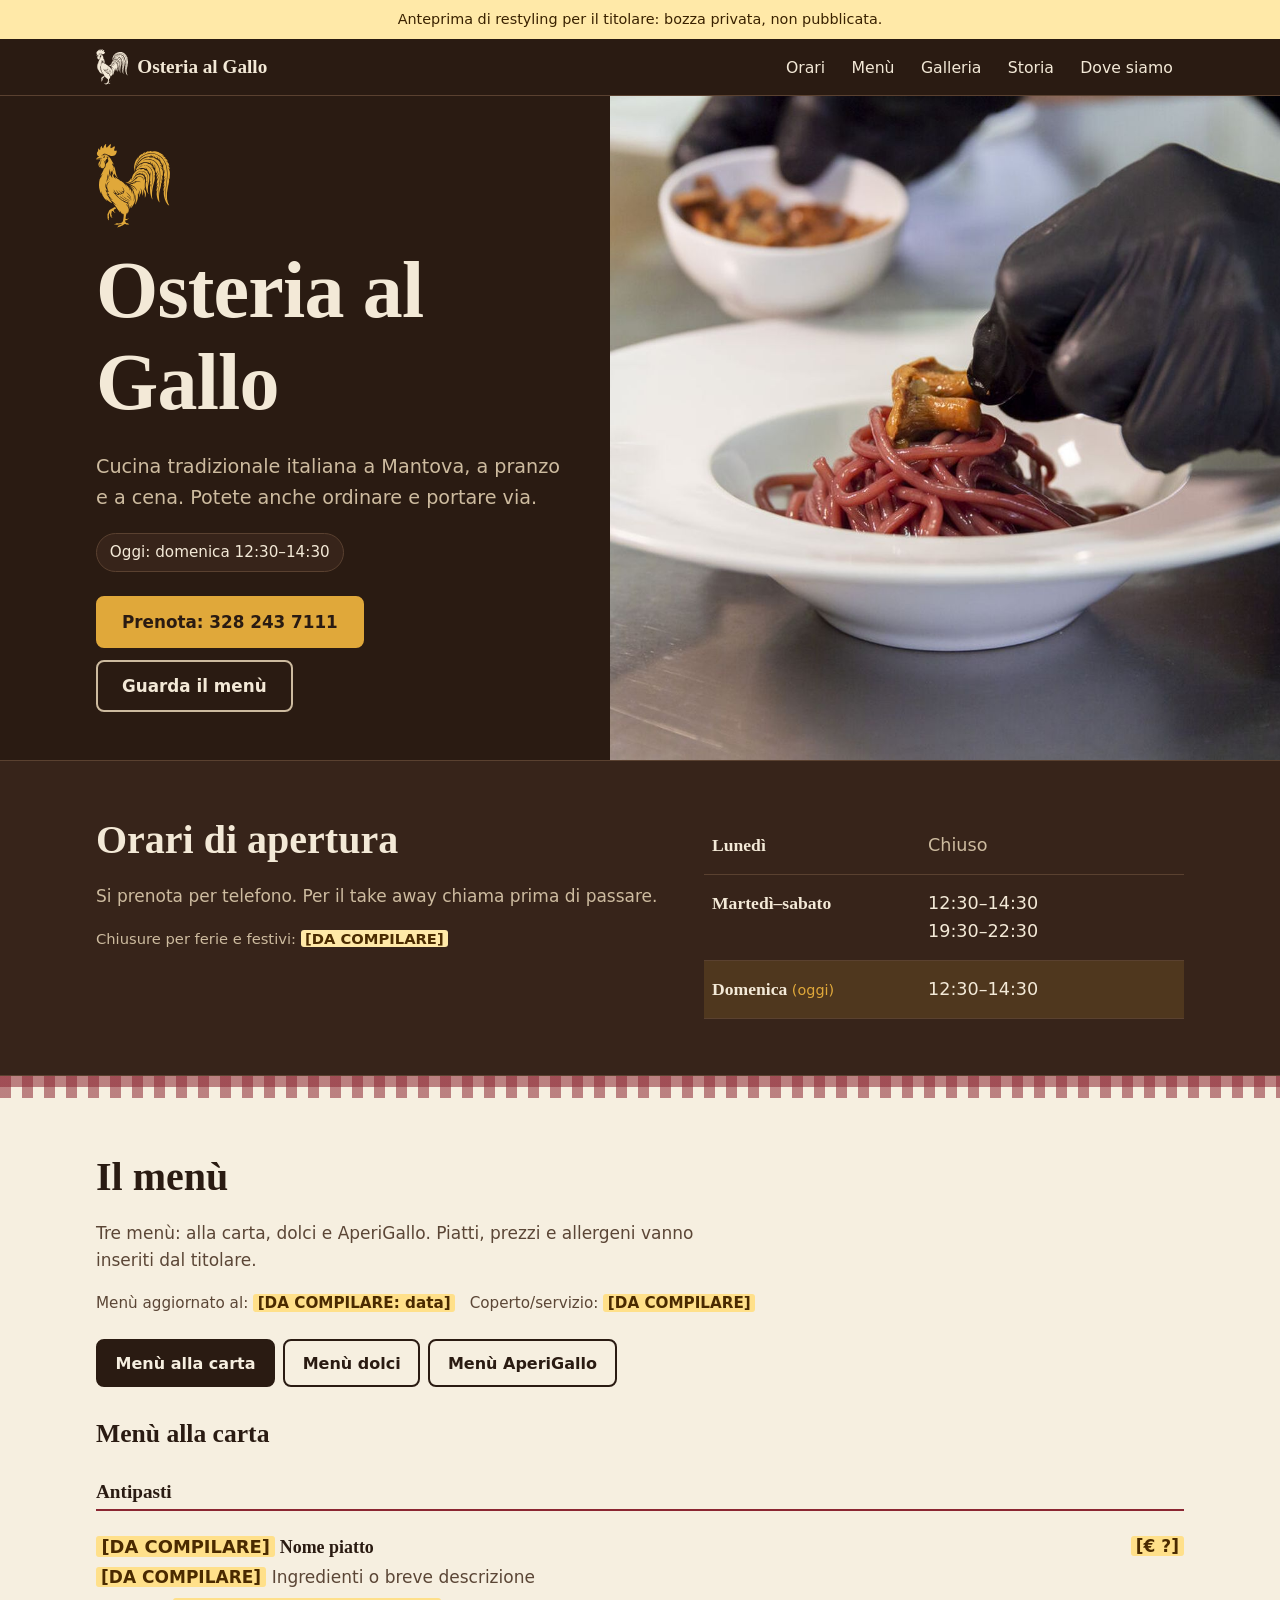
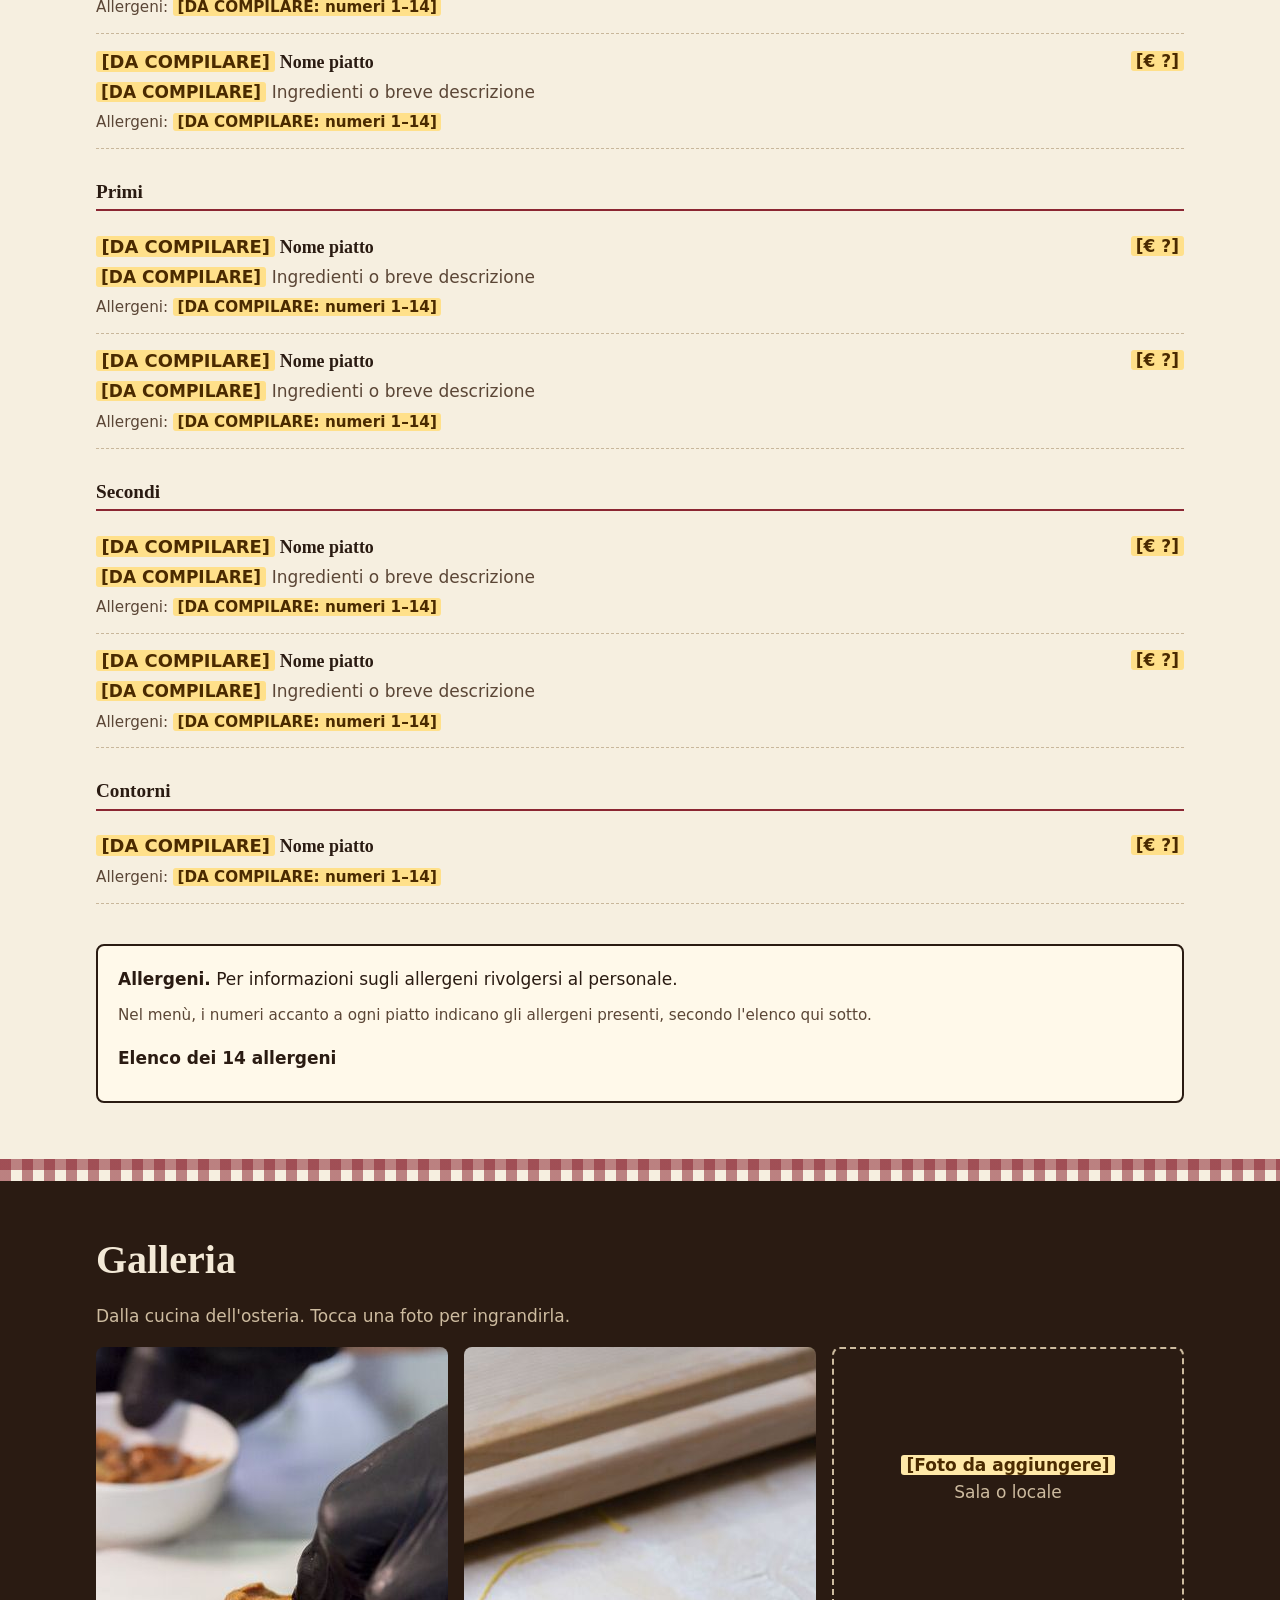
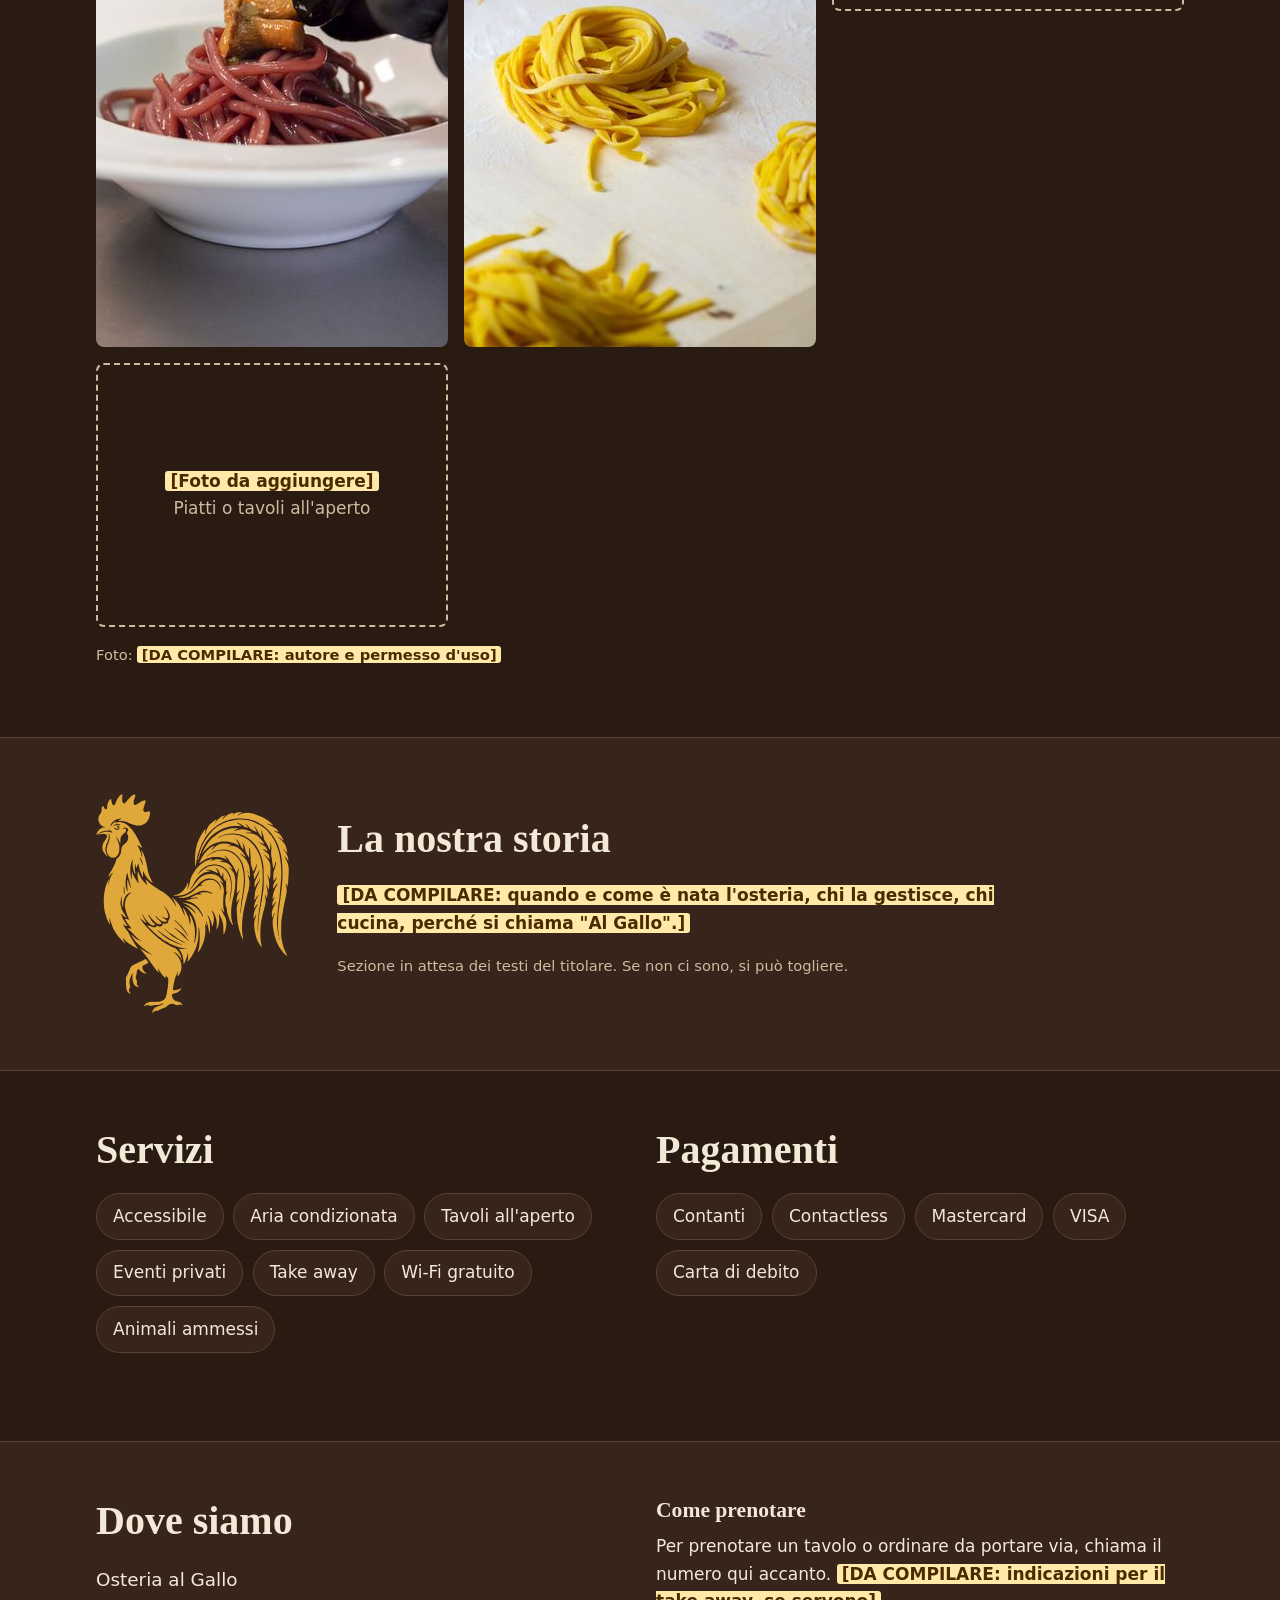
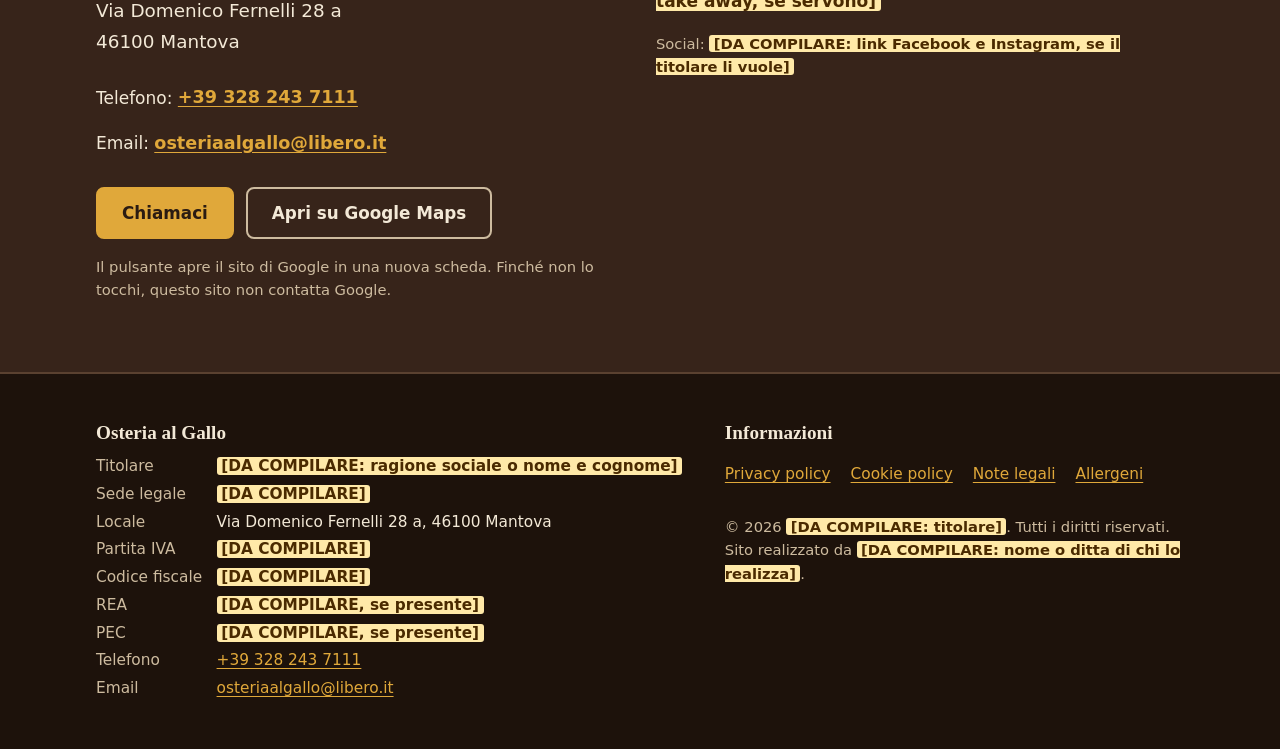
==== index.html @ 5a5a526f "aa" ====
<!DOCTYPE html>
<html lang="it">
<head>
<meta charset="utf-8">
<meta name="viewport" content="width=device-width, initial-scale=1">
<title>Osteria al Gallo, Mantova – Anteprima restyling</title>
<meta name="description" content="Osteria al Gallo, cucina tradizionale italiana a Mantova. Orari, menù, indirizzo e contatti.">
<meta name="robots" content="noindex, nofollow">
<meta name="theme-color" content="#2a1b12">
<link rel="icon" href="favicon.png" type="image/png">
<link rel="apple-touch-icon" href="apple-touch-icon.png">
<link rel="stylesheet" href="css/style.css">
<noscript><style>.menu-panel[hidden]{display:block}</style></noscript>
<!--
  ANTEPRIMA PRIVATA DI RESTYLING – NON PUBBLICARE.
  Cerca "DA COMPILARE" per trovare tutto ciò che va sostituito. Vedi README.md.
-->
</head>
<body>
<a class="skip" href="#contenuto">Vai al contenuto</a>
<div class="preview-note" role="note">Anteprima di restyling per il titolare: bozza privata, non pubblicata.</div>

<header class="site-header">
  <div class="wrap">
    <a class="brand" href="#top"><img src="img/logo/gallo-chiaro.svg" width="32" height="36" alt=""><span>Osteria al Gallo</span></a>
    <nav class="nav" aria-label="Principale">
      <a href="#orari">Orari</a>
      <a href="#menu">Menù</a>
      <a href="#galleria">Galleria</a>
      <a href="#storia">Storia</a>
      <a href="#dove">Dove siamo</a>
    </nav>
  </div>
</header>

<main id="contenuto">
<div id="top"></div>

<!-- HERO -->
<div class="hero">
  <img class="hero-img hero-order" src="img/hero-spaghetti-finferli.jpg" width="1600" height="1066" fetchpriority="high" alt="Spaghetti rossi con finferli serviti in un piatto bianco">
  <div class="hero-copy">
    <img class="hero-mark" src="img/logo/gallo-ocra.svg" width="74" height="84" alt="Logo di Osteria al Gallo: un gallo">
    <h1>Osteria al Gallo</h1>
    <p class="lead">Cucina tradizionale italiana a Mantova, a pranzo e a cena. Potete anche ordinare e portare via.</p>
    <p class="today" id="today" aria-live="polite">Oggi: martedì–sabato 12:30–14:30 e 19:30–22:30</p>
    <div class="btn-row">
      <a class="btn btn-primary" href="tel:+393282437111">Prenota: 328 243 7111</a>
      <a class="btn btn-ghost" href="#menu">Guarda il menù</a>
    </div>
  </div>
</div>

<!-- ORARI -->
<section class="hours" id="orari" aria-labelledby="h-orari">
  <div class="wrap hours-grid">
    <div>
      <h2 id="h-orari">Orari di apertura</h2>
      <p class="section-intro">Si prenota per telefono. Per il take away chiama prima di passare.</p>
      <p class="small">Chiusure per ferie e festivi: <span class="todo">[DA COMPILARE]</span></p>
    </div>
    <table class="orari" aria-label="Orari di apertura">
      <tbody>
        <tr data-days="1"><th scope="row">Lunedì</th><td class="closed">Chiuso</td></tr>
        <tr data-days="2,3,4,5,6"><th scope="row">Martedì–sabato</th><td>12:30–14:30<br>19:30–22:30</td></tr>
        <tr data-days="0"><th scope="row">Domenica</th><td>12:30–14:30</td></tr>
      </tbody>
    </table>
  </div>
</section>

<!-- MENU -->
<div class="gingham" aria-hidden="true"></div>
<section class="paper" id="menu" aria-labelledby="h-menu">
  <div class="wrap">
    <h2 id="h-menu">Il menù</h2>
    <p class="section-intro">Tre menù: alla carta, dolci e AperiGallo. Piatti, prezzi e allergeni vanno inseriti dal titolare.</p>
    <p class="menu-meta">Menù aggiornato al: <span class="todo">[DA COMPILARE: data]</span> &nbsp; Coperto/servizio: <span class="todo">[DA COMPILARE]</span></p>

    <div class="tabs" role="tablist" aria-label="Scegli il menù">
      <button class="tab" role="tab" id="t-carta" aria-controls="p-carta" aria-selected="true">Menù alla carta</button>
      <button class="tab" role="tab" id="t-dolci" aria-controls="p-dolci" aria-selected="false" tabindex="-1">Menù dolci</button>
      <button class="tab" role="tab" id="t-aperi" aria-controls="p-aperi" aria-selected="false" tabindex="-1">Menù AperiGallo</button>
    </div>

    <div class="menu-panel" id="p-carta" role="tabpanel" aria-labelledby="t-carta">
      <h3 class="panel-title">Menù alla carta</h3>
      <div class="menu-cat"><h4>Antipasti</h4>
        <ul class="dishes">
          <li class="dish"><div class="dish-head"><span class="dish-name"><span class="todo">[DA COMPILARE]</span> Nome piatto</span><span class="dish-price"><span class="todo">[€ ?]</span></span></div><p class="dish-desc"><span class="todo">[DA COMPILARE]</span> Ingredienti o breve descrizione</p><p class="dish-all">Allergeni: <span class="todo">[DA COMPILARE: numeri 1–14]</span></p></li>
          <li class="dish"><div class="dish-head"><span class="dish-name"><span class="todo">[DA COMPILARE]</span> Nome piatto</span><span class="dish-price"><span class="todo">[€ ?]</span></span></div><p class="dish-desc"><span class="todo">[DA COMPILARE]</span> Ingredienti o breve descrizione</p><p class="dish-all">Allergeni: <span class="todo">[DA COMPILARE: numeri 1–14]</span></p></li>
        </ul>
      </div>
      <div class="menu-cat"><h4>Primi</h4>
        <ul class="dishes">
          <li class="dish"><div class="dish-head"><span class="dish-name"><span class="todo">[DA COMPILARE]</span> Nome piatto</span><span class="dish-price"><span class="todo">[€ ?]</span></span></div><p class="dish-desc"><span class="todo">[DA COMPILARE]</span> Ingredienti o breve descrizione</p><p class="dish-all">Allergeni: <span class="todo">[DA COMPILARE: numeri 1–14]</span></p></li>
          <li class="dish"><div class="dish-head"><span class="dish-name"><span class="todo">[DA COMPILARE]</span> Nome piatto</span><span class="dish-price"><span class="todo">[€ ?]</span></span></div><p class="dish-desc"><span class="todo">[DA COMPILARE]</span> Ingredienti o breve descrizione</p><p class="dish-all">Allergeni: <span class="todo">[DA COMPILARE: numeri 1–14]</span></p></li>
        </ul>
      </div>
      <div class="menu-cat"><h4>Secondi</h4>
        <ul class="dishes">
          <li class="dish"><div class="dish-head"><span class="dish-name"><span class="todo">[DA COMPILARE]</span> Nome piatto</span><span class="dish-price"><span class="todo">[€ ?]</span></span></div><p class="dish-desc"><span class="todo">[DA COMPILARE]</span> Ingredienti o breve descrizione</p><p class="dish-all">Allergeni: <span class="todo">[DA COMPILARE: numeri 1–14]</span></p></li>
          <li class="dish"><div class="dish-head"><span class="dish-name"><span class="todo">[DA COMPILARE]</span> Nome piatto</span><span class="dish-price"><span class="todo">[€ ?]</span></span></div><p class="dish-desc"><span class="todo">[DA COMPILARE]</span> Ingredienti o breve descrizione</p><p class="dish-all">Allergeni: <span class="todo">[DA COMPILARE: numeri 1–14]</span></p></li>
        </ul>
      </div>
      <div class="menu-cat"><h4>Contorni</h4>
        <ul class="dishes">
          <li class="dish"><div class="dish-head"><span class="dish-name"><span class="todo">[DA COMPILARE]</span> Nome piatto</span><span class="dish-price"><span class="todo">[€ ?]</span></span></div><p class="dish-all">Allergeni: <span class="todo">[DA COMPILARE: numeri 1–14]</span></p></li>
        </ul>
      </div>
    </div>

    <div class="menu-panel" id="p-dolci" role="tabpanel" hidden aria-labelledby="t-dolci">
      <h3 class="panel-title">Menù dolci</h3>
      <div class="menu-cat">
        <ul class="dishes">
          <li class="dish"><div class="dish-head"><span class="dish-name"><span class="todo">[DA COMPILARE]</span> Nome dolce</span><span class="dish-price"><span class="todo">[€ ?]</span></span></div><p class="dish-desc"><span class="todo">[DA COMPILARE]</span> Breve descrizione</p><p class="dish-all">Allergeni: <span class="todo">[DA COMPILARE: numeri 1–14]</span></p></li>
          <li class="dish"><div class="dish-head"><span class="dish-name"><span class="todo">[DA COMPILARE]</span> Nome dolce</span><span class="dish-price"><span class="todo">[€ ?]</span></span></div><p class="dish-desc"><span class="todo">[DA COMPILARE]</span> Breve descrizione</p><p class="dish-all">Allergeni: <span class="todo">[DA COMPILARE: numeri 1–14]</span></p></li>
        </ul>
      </div>
    </div>

    <div class="menu-panel" id="p-aperi" role="tabpanel" hidden aria-labelledby="t-aperi">
      <h3 class="panel-title">Menù AperiGallo</h3>
      <p><span class="todo">[DA COMPILARE: cos'è l'AperiGallo, quando si serve, prezzo]</span></p>
      <div class="menu-cat">
        <ul class="dishes">
          <li class="dish"><div class="dish-head"><span class="dish-name"><span class="todo">[DA COMPILARE]</span> Nome proposta</span><span class="dish-price"><span class="todo">[€ ?]</span></span></div><p class="dish-desc"><span class="todo">[DA COMPILARE]</span> Cosa comprende</p><p class="dish-all">Allergeni: <span class="todo">[DA COMPILARE: numeri 1–14]</span></p></li>
        </ul>
      </div>
    </div>

    <div class="allergen-box" id="allergeni">
      <p><strong>Allergeni.</strong> Per informazioni sugli allergeni rivolgersi al personale.</p>
      <p class="menu-meta">Nel menù, i numeri accanto a ogni piatto indicano gli allergeni presenti, secondo l'elenco qui sotto.</p>
      <details>
        <summary>Elenco dei 14 allergeni</summary>
        <ol class="allergen-list">
          <li>Cereali contenenti glutine</li>
          <li>Crostacei</li>
          <li>Uova</li>
          <li>Pesce</li>
          <li>Arachidi</li>
          <li>Soia</li>
          <li>Latte</li>
          <li>Frutta a guscio</li>
          <li>Sedano</li>
          <li>Senape</li>
          <li>Semi di sesamo</li>
          <li>Anidride solforosa e solfiti</li>
          <li>Lupini</li>
          <li>Molluschi</li>
        </ol>
      </details>
    </div>
  </div>
</section>
<div class="gingham" aria-hidden="true"></div>

<!-- GALLERIA -->
<section id="galleria" aria-labelledby="h-gal">
  <div class="wrap">
    <h2 id="h-gal">Galleria</h2>
    <p class="section-intro">Dalla cucina dell'osteria. Tocca una foto per ingrandirla.</p>
    <div class="gallery">
      <button class="shot" type="button" data-full="g1" aria-label="Ingrandisci: spaghetti rossi con finferli">
        <img id="g1" src="img/spaghetti-finferli.jpg" width="900" height="600" loading="lazy" alt="Spaghetti rossi in un piatto fondo bianco; una mano con guanto nero appoggia un finferlo sulla pasta, mentre in una ciotola ci sono altri funghi.">
      </button>
      <button class="shot" type="button" data-full="g2" aria-label="Ingrandisci: tagliatelle fresche su spianatoia">
        <img id="g2" src="img/tagliatelle-fresche.jpg" width="900" height="600" loading="lazy" alt="Nidi di tagliatelle fresche all'uovo su una spianatoia di legno infarinata, con una chitarra per la pasta sullo sfondo e una mano con guanto blu.">
      </button>
      <div class="slot"><span><span class="todo">[Foto da aggiungere]</span><br>Sala o locale</span></div>
      <div class="slot"><span><span class="todo">[Foto da aggiungere]</span><br>Piatti o tavoli all'aperto</span></div>
    </div>
    <p class="photo-credit">Foto: <span class="todo">[DA COMPILARE: autore e permesso d'uso]</span></p>
  </div>
</section>

<dialog class="lightbox" id="lb" aria-label="Foto ingrandita">
  <img id="lb-img" src="" alt="">
  <p id="lb-cap"></p>
  <button class="btn btn-primary" type="button" id="lb-close">Chiudi</button>
</dialog>

<!-- STORIA -->
<section class="story" id="storia" aria-labelledby="h-storia">
  <div class="wrap story-grid">
    <img class="story-mark" src="img/logo/gallo-ocra.svg" width="132" height="150" alt="" loading="lazy">
    <div class="narrow">
      <h2 id="h-storia">La nostra storia</h2>
      <p><span class="todo">[DA COMPILARE: quando e come è nata l'osteria, chi la gestisce, chi cucina, perché si chiama "Al Gallo".]</span></p>
      <p class="small">Sezione in attesa dei testi del titolare. Se non ci sono, si può togliere.</p>
    </div>
  </div>
</section>

<!-- SERVIZI -->
<section aria-labelledby="h-serv">
  <div class="wrap two">
    <div>
      <h2 id="h-serv">Servizi</h2>
      <ul class="chips">
        <li>Accessibile</li>
        <li>Aria condizionata</li>
        <li>Tavoli all'aperto</li>
        <li>Eventi privati</li>
        <li>Take away</li>
        <li>Wi-Fi gratuito</li>
        <li>Animali ammessi</li>
      </ul>
    </div>
    <div>
      <h2>Pagamenti</h2>
      <ul class="chips">
        <li>Contanti</li>
        <li>Contactless</li>
        <li>Mastercard</li>
        <li>VISA</li>
        <li>Carta di debito</li>
      </ul>
    </div>
  </div>
</section>

<!-- DOVE SIAMO -->
<section class="story" id="dove" aria-labelledby="h-dove">
  <div class="wrap two">
    <div>
      <h2 id="h-dove">Dove siamo</h2>
      <address>
        Osteria al Gallo<br>
        Via Domenico Fernelli 28 a<br>
        46100 Mantova
      </address>
      <ul class="contact-list">
        <li>Telefono: <a href="tel:+393282437111">+39 328 243 7111</a></li>
        <li>Email: <a href="mailto:osteriaalgallo@libero.it">osteriaalgallo@libero.it</a></li>
      </ul>
      <div class="btn-row">
        <a class="btn btn-primary" href="tel:+393282437111">Chiamaci</a>
        <a class="btn btn-ghost" href="https://www.google.com/maps/search/?api=1&amp;query=Via%20Domenico%20Fernelli%2028%20a,%2046100%20Mantova" target="_blank" rel="noopener noreferrer">Apri su Google Maps</a>
      </div>
      <p class="small" style="margin-top:1rem">Il pulsante apre il sito di Google in una nuova scheda. Finché non lo tocchi, questo sito non contatta Google.</p>
    </div>
    <div>
      <h3>Come prenotare</h3>
      <p>Per prenotare un tavolo o ordinare da portare via, chiama il numero qui accanto. <span class="todo">[DA COMPILARE: indicazioni per il take away, se servono]</span></p>
      <p class="small">Social: <span class="todo">[DA COMPILARE: link Facebook e Instagram, se il titolare li vuole]</span></p>
    </div>
  </div>
</section>
</main>

<!-- FOOTER -->
<footer class="site-footer">
  <div class="wrap foot-grid">
    <div>
      <h2>Osteria al Gallo</h2>
      <dl class="biz">
        <dt>Titolare</dt><dd><span class="todo">[DA COMPILARE: ragione sociale o nome e cognome]</span></dd>
        <dt>Sede legale</dt><dd><span class="todo">[DA COMPILARE]</span></dd>
        <dt>Locale</dt><dd>Via Domenico Fernelli 28 a, 46100 Mantova</dd>
        <dt>Partita IVA</dt><dd><span class="todo">[DA COMPILARE]</span></dd>
        <dt>Codice fiscale</dt><dd><span class="todo">[DA COMPILARE]</span></dd>
        <dt>REA</dt><dd><span class="todo">[DA COMPILARE, se presente]</span></dd>
        <dt>PEC</dt><dd><span class="todo">[DA COMPILARE, se presente]</span></dd>
        <dt>Telefono</dt><dd><a href="tel:+393282437111">+39 328 243 7111</a></dd>
        <dt>Email</dt><dd><a href="mailto:osteriaalgallo@libero.it">osteriaalgallo@libero.it</a></dd>
      </dl>
    </div>
    <div>
      <h2>Informazioni</h2>
      <ul class="foot-links">
        <li><a href="privacy.html">Privacy policy</a></li>
        <li><a href="cookie.html">Cookie policy</a></li>
        <li><a href="note-legali.html">Note legali</a></li>
        <li><a href="#allergeni">Allergeni</a></li>
      </ul>
      <p class="small" style="margin-top:1.25rem">© <span id="year">2026</span> <span class="todo">[DA COMPILARE: titolare]</span>. Tutti i diritti riservati.<br>Sito realizzato da <span class="todo">[DA COMPILARE: nome o ditta di chi lo realizza]</span>.</p>
    </div>
  </div>
</footer>

<div class="mobile-bar">
  <a class="btn btn-primary" href="tel:+393282437111">Chiama</a>
  <a class="btn btn-ghost" href="https://www.google.com/maps/search/?api=1&amp;query=Via%20Domenico%20Fernelli%2028%20a,%2046100%20Mantova" target="_blank" rel="noopener noreferrer">Google Maps</a>
</div>

<script src="js/main.js" defer></script>
</body>
</html>
---- css/style.css ----
/* Osteria al Gallo – anteprima restyling (bozza privata). Solo font di sistema, nessuna risorsa esterna. */
:root{
  --bg:#2a1b12;          /* terra bruciata */
  --bg2:#37241a;         /* superficie */
  --line:#5a4130;
  --text:#f3e9d7;
  --muted:#cdbb9f;
  --ochre:#e0a83a;       /* giallo della pasta all'uovo */
  --ochre-ink:#2a1b12;
  --wine:#8b2632;        /* quadretti della tovaglia */
  --paper:#f6efe0;
  --paper-ink:#2a1b12;
  --paper-muted:#5b4636;
  --focus:#ffd479;
  --serif:Georgia,"Iowan Old Style","Palatino Linotype",Palatino,"Times New Roman",serif;
  --sans:system-ui,-apple-system,"Segoe UI",Roboto,"Helvetica Neue",Arial,sans-serif;
}
*,*::before,*::after{box-sizing:border-box}
html{scroll-behavior:smooth;scroll-padding-top:64px;-webkit-text-size-adjust:100%}
body{margin:0;background:var(--bg);color:var(--text);font:1.0625rem/1.6 var(--sans)}
img{max-width:100%;display:block}
a{color:var(--ochre);text-underline-offset:3px}
a:hover{color:#fff}
:focus-visible{outline:3px solid var(--focus);outline-offset:3px;border-radius:2px}
h1,h2,h3{font-family:var(--serif);line-height:1.15;margin:0 0 .5em;font-weight:700}
h2{font-size:clamp(1.75rem,5vw,2.5rem)}
h3{font-size:1.35rem}
p{margin:0 0 1em}
.wrap{width:min(100% - 2.5rem,68rem);margin-inline:auto}
.narrow{max-width:42rem}
.sr-only{position:absolute;width:1px;height:1px;overflow:hidden;clip:rect(0 0 0 0);white-space:nowrap}
.skip{position:absolute;left:.5rem;top:-4rem;background:var(--ochre);color:var(--ochre-ink);padding:.75rem 1rem;z-index:100;font-weight:700}
.skip:focus{top:.5rem}
.todo{background:#ffe9a8;color:#4a2a00;padding:0 .3em;border-radius:3px;font-weight:600;font-family:var(--sans)}
.paper .todo{background:#ffe08a}

/* Striscia anteprima */
.preview-note{background:#ffe9a8;color:#3a2200;text-align:center;font-size:.9rem;padding:.5rem 1rem}

/* Header */
.site-header{position:sticky;top:0;z-index:50;background:var(--bg);border-bottom:1px solid var(--line)}
.site-header .wrap{display:flex;align-items:center;gap:1rem;min-height:56px}
.brand{display:inline-flex;align-items:center;gap:.6rem;font-family:var(--serif);font-weight:700;font-size:1.2rem;color:var(--text);text-decoration:none;white-space:nowrap}
.brand img{height:36px;width:auto}
.nav{margin-left:auto;display:flex;gap:.25rem;overflow-x:auto;scrollbar-width:none}
.nav::-webkit-scrollbar{display:none}
.nav a{color:var(--text);text-decoration:none;padding:.75rem .7rem;white-space:nowrap;border-radius:6px;font-size:.98rem}
.nav a:hover{background:var(--bg2);color:var(--ochre)}
@media (max-width:640px){
  .site-header .wrap{flex-direction:column;align-items:stretch;gap:0;padding-top:.4rem}
  .nav{margin-left:0;margin-inline:-.7rem}
}

/* Pulsanti */
.btn{display:inline-flex;align-items:center;justify-content:center;gap:.5rem;min-height:52px;padding:.8rem 1.5rem;border-radius:8px;font:700 1.05rem var(--sans);text-decoration:none;border:2px solid var(--ochre);cursor:pointer}
.btn-primary{background:var(--ochre);color:var(--ochre-ink)}
.btn-primary:hover{background:#f0bd58;color:var(--ochre-ink)}
.btn-ghost{background:transparent;color:var(--text);border-color:var(--muted)}
.btn-ghost:hover{border-color:var(--ochre);color:var(--ochre)}
.btn-dark{background:var(--paper-ink);color:var(--paper);border-color:var(--paper-ink)}
.btn-dark:hover{background:#4a3224;color:#fff}
.btn-row{display:flex;flex-wrap:wrap;gap:.75rem}

/* Hero */
.hero{display:grid;gap:0}
.hero-img{aspect-ratio:4/3;width:100%;height:auto;max-height:46vh;object-fit:cover;object-position:50% 62%}
.hero-copy{padding:1.75rem 0 2.5rem;animation:rise .8s ease-out both}
.hero-mark{height:84px;width:auto;margin-bottom:1rem}
@keyframes rise{from{opacity:0;transform:translateY(14px)}to{opacity:1;transform:none}}
.hero h1{font-size:clamp(2.6rem,11vw,5rem);letter-spacing:-.01em;margin-bottom:.3em}
.hero .lead{font-size:1.2rem;color:var(--muted);max-width:30rem}
.today{display:inline-block;margin:0 0 1.5rem;padding:.4rem .8rem;border:1px solid var(--line);border-radius:999px;font-size:.95rem;background:var(--bg2)}
@media (min-width:860px){
  .hero{grid-template-columns:1fr 1.1fr;align-items:stretch;min-height:34rem}
  .hero-copy{align-self:center;padding:3rem 3rem 3rem max(1.25rem,calc((100vw - 68rem)/2));}
  .hero-img{aspect-ratio:auto;height:100%;max-height:none;min-height:34rem}
  .hero-order{order:2}
}

/* Tovaglia a quadretti */
.gingham{height:22px;background-color:#f6efe0;background-image:
  linear-gradient(90deg,rgba(139,38,50,.55) 50%,transparent 50%),
  linear-gradient(rgba(139,38,50,.55) 50%,transparent 50%);
  background-size:22px 22px}

section{padding:3.5rem 0}
.section-intro{color:var(--muted);max-width:38rem}

/* Orari */
.hours{background:var(--bg2);border-block:1px solid var(--line)}
.hours-grid{display:grid;gap:2rem}
@media (min-width:760px){.hours-grid{grid-template-columns:1.2fr 1fr;align-items:start}}
table.orari{border-collapse:collapse;width:100%;font-size:1.1rem}
.orari th,.orari td{padding:.9rem .5rem;text-align:left;border-bottom:1px solid var(--line);vertical-align:top}
.orari th{font-family:var(--serif);font-weight:700;width:45%}
.orari tr.is-today{background:rgba(224,168,58,.14)}
.orari tr.is-today th::after{content:" (oggi)";font:400 .9rem var(--sans);color:var(--ochre)}
.closed{color:var(--muted)}

/* Menù su carta */
.paper{background:var(--paper);color:var(--paper-ink)}
.paper a{color:#7a1d28}
.paper .section-intro{color:var(--paper-muted)}
.tabs{display:flex;flex-wrap:wrap;gap:.5rem;margin:1.5rem 0 2rem}
.tab{min-height:48px;padding:.6rem 1.1rem;border:2px solid var(--paper-ink);background:transparent;color:var(--paper-ink);border-radius:8px;font:700 1rem var(--sans);cursor:pointer}
.tab[aria-selected="true"]{background:var(--paper-ink);color:var(--paper)}
.menu-panel[hidden]{display:none}
.menu-panel h3.panel-title{font-size:1.6rem}
html:not(.js) .tabs{display:none}
.menu-cat{margin:2rem 0 0}
.menu-cat h4{font:700 1.2rem var(--serif);margin:0 0 .5rem;padding-bottom:.4rem;border-bottom:2px solid var(--wine)}
.dishes{list-style:none;margin:0;padding:0}
.dish{padding:.85rem 0;border-bottom:1px dashed #c9b79b}
.dish-head{display:flex;justify-content:space-between;gap:1rem;font-weight:700}
.dish-name{font-family:var(--serif);font-size:1.12rem}
.dish-desc{margin:.15rem 0 0;color:var(--paper-muted)}
.dish-all{margin:.25rem 0 0;font-size:.95rem;color:var(--paper-muted)}
.allergen-box{margin-top:2.5rem;padding:1.25rem;border:2px solid var(--paper-ink);border-radius:8px;background:#fff9ea}
.allergen-box p{margin-bottom:.6rem}
.allergen-box details summary{cursor:pointer;font-weight:700;min-height:44px;display:flex;align-items:center}
.allergen-list{columns:2 14rem;margin:.5rem 0 0;padding-left:1.4rem}
.allergen-list li{break-inside:avoid;margin-bottom:.2rem}
.menu-meta{font-size:.95rem;color:var(--paper-muted)}

/* Galleria */
.gallery{display:grid;gap:1rem;grid-template-columns:repeat(auto-fill,minmax(min(100%,17rem),1fr))}
.shot{padding:0;border:0;background:none;cursor:zoom-in;border-radius:8px;overflow:hidden;display:block;width:100%}
.shot img{width:100%;aspect-ratio:4/3;object-fit:cover;transition:transform .3s}
.shot:hover img{transform:scale(1.03)}
.slot{aspect-ratio:4/3;border:2px dashed var(--muted);border-radius:8px;display:grid;place-items:center;text-align:center;padding:1rem;color:var(--muted)}
dialog.lightbox{border:0;padding:0;background:transparent;max-width:min(96vw,60rem);max-height:96vh;color:var(--text)}
dialog.lightbox::backdrop{background:rgba(10,5,2,.88)}
.lightbox img{max-height:80vh;width:auto;margin:auto;border-radius:6px}
.lightbox p{text-align:center;margin:.75rem 1rem}
.lightbox .btn{display:flex;margin:0 auto}
.photo-credit{font-size:.92rem;color:var(--muted);margin-top:1rem}

/* Storia */
.story{background:var(--bg2);border-block:1px solid var(--line)}
.story-grid{display:grid;gap:1.5rem;align-items:center}
.story-mark{height:150px;width:auto}
@media (min-width:760px){.story-grid{grid-template-columns:auto 1fr;gap:3rem}.story-mark{height:220px}}

/* Servizi */
.chips{list-style:none;margin:0 0 2rem;padding:0;display:flex;flex-wrap:wrap;gap:.6rem}
.chips li{padding:.55rem 1rem;border:1px solid var(--line);border-radius:999px;background:var(--bg2)}
.two{display:grid;gap:2rem}
@media (min-width:760px){.two{grid-template-columns:1fr 1fr}}

/* Dove siamo */
address{font-style:normal;font-size:1.15rem;line-height:1.7}
.contact-list{list-style:none;margin:1.25rem 0 1.5rem;padding:0;display:grid;gap:.4rem}
.contact-list a{display:inline-block;padding:.35rem 0;font-weight:700;font-size:1.1rem}
.small{font-size:.92rem;color:var(--muted)}

/* Footer */
.site-footer{background:#1d120b;border-top:1px solid var(--line);padding:3rem 0 6.5rem;font-size:.96rem}
.site-footer h2{font-size:1.2rem}
.foot-grid{display:grid;gap:2rem}
@media (min-width:760px){.foot-grid{grid-template-columns:1.3fr 1fr}.site-footer{padding-bottom:3rem}}
.foot-links{list-style:none;margin:0;padding:0;display:flex;flex-wrap:wrap;gap:.25rem 1.25rem}
.foot-links a{display:inline-block;padding:.5rem 0}
.biz{margin:0;display:grid;grid-template-columns:auto 1fr;gap:.2rem .9rem}
.biz dt{color:var(--muted)}
.biz dd{margin:0}

/* Pagine legali (pagine separate) */
.page{padding:3rem 0 4rem}
.page h1{font-size:clamp(2rem,7vw,3rem);margin-bottom:.4em}
.doc{max-width:46rem}
.doc h3{font-size:1.1rem;margin-top:1.75rem;font-family:var(--sans)}
.doc ul{padding-left:1.2rem}
.doc li{margin-bottom:.35rem}
.back{display:inline-block;padding:.6rem 0;margin-bottom:1rem}
.site-footer.compact{padding:2rem 0}

/* Barra mobile */
.mobile-bar{position:fixed;inset:auto 0 0 0;z-index:60;display:grid;grid-template-columns:1fr 1fr;gap:.5rem;padding:.6rem .75rem calc(.6rem + env(safe-area-inset-bottom));background:rgba(29,18,11,.97);border-top:1px solid var(--line)}
.mobile-bar .btn{min-height:54px;padding:.5rem}
@media (min-width:760px){.mobile-bar{display:none}}

@media (prefers-reduced-motion:reduce){html{scroll-behavior:auto}.shot img{transition:none}.hero-copy{animation:none}}
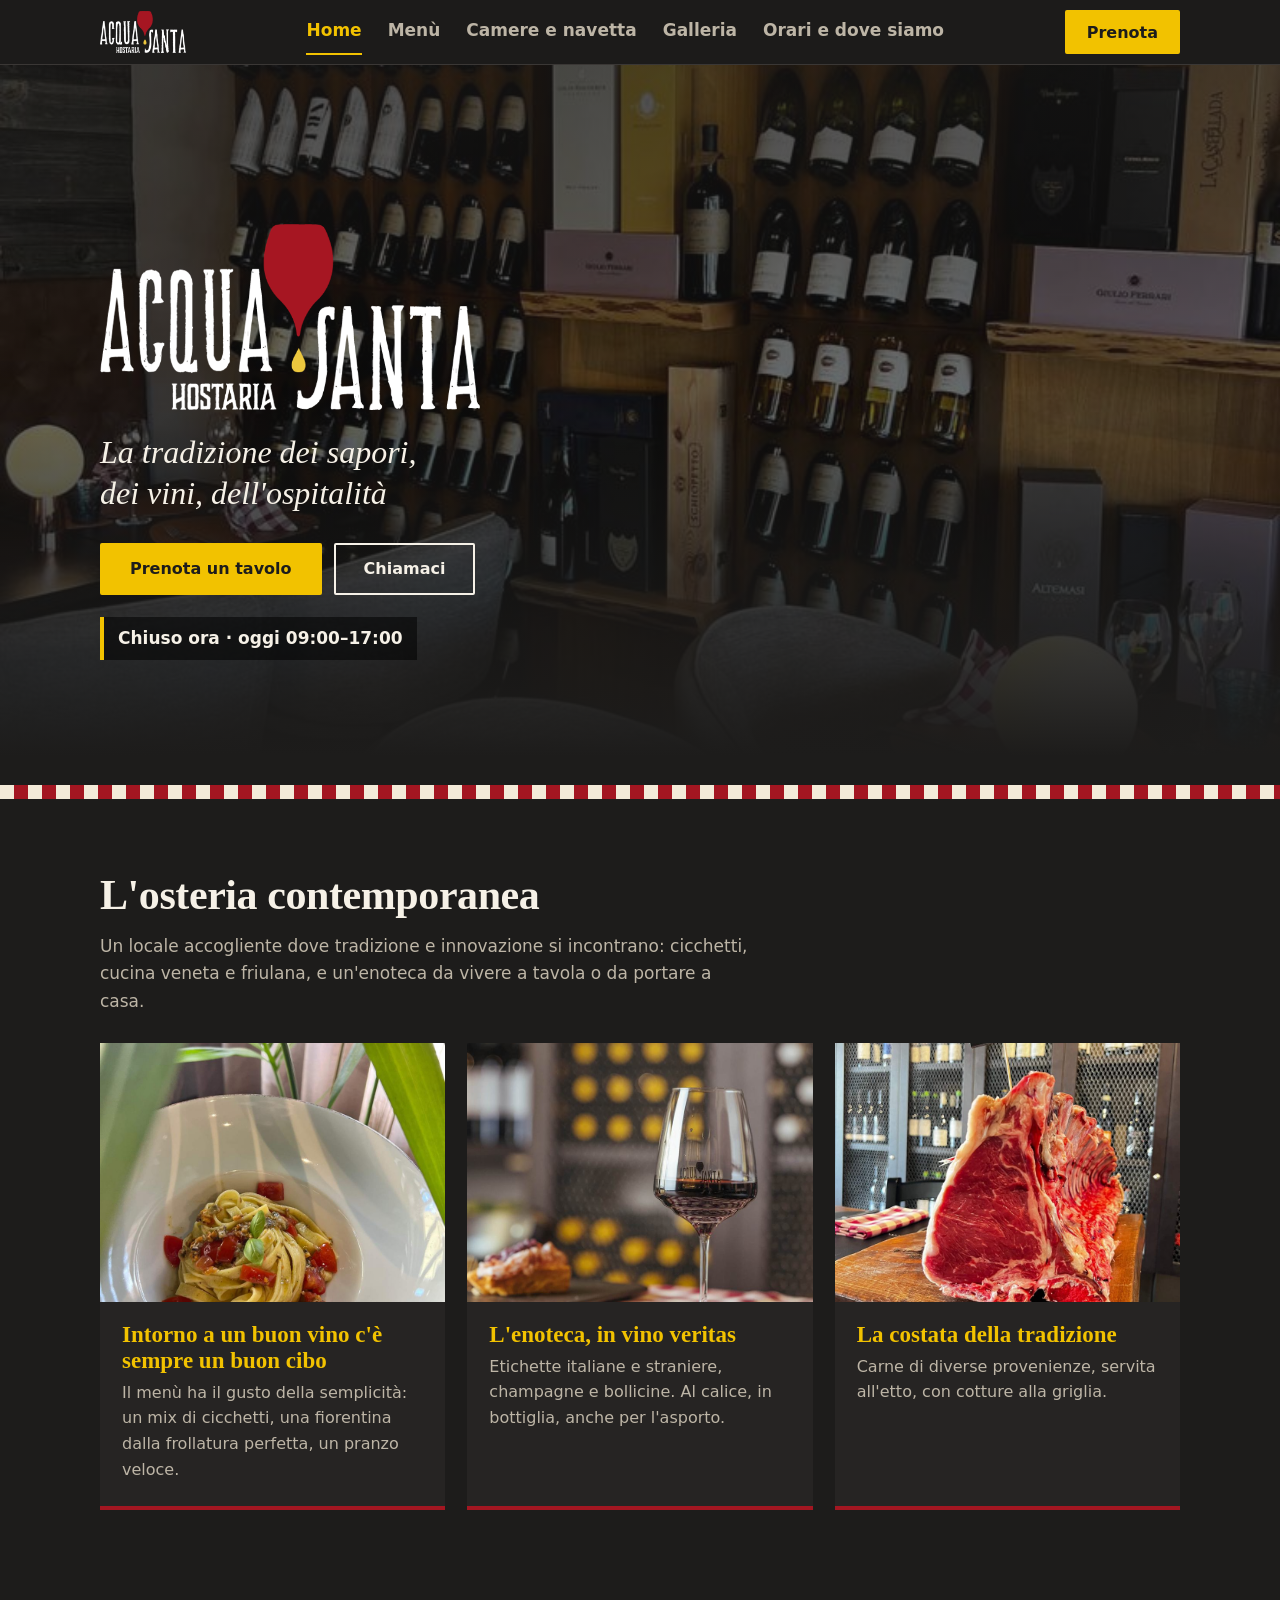
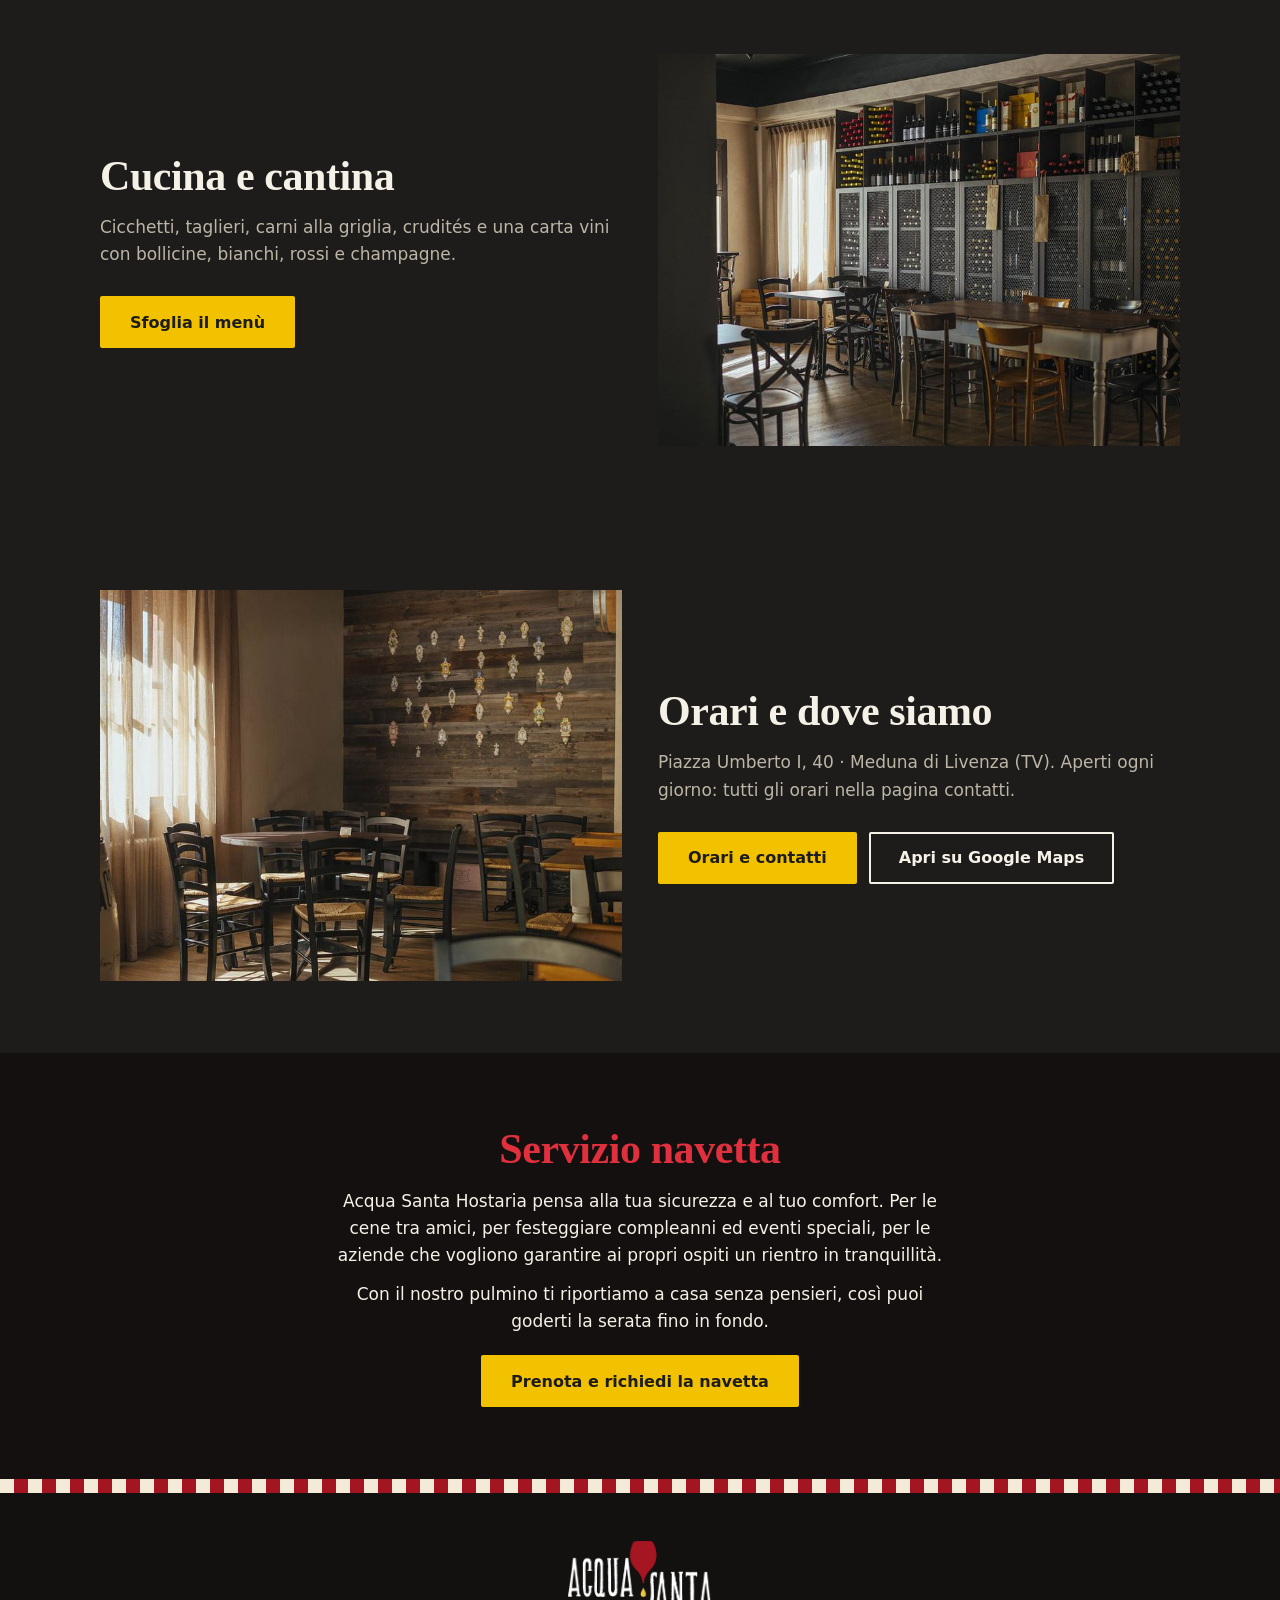
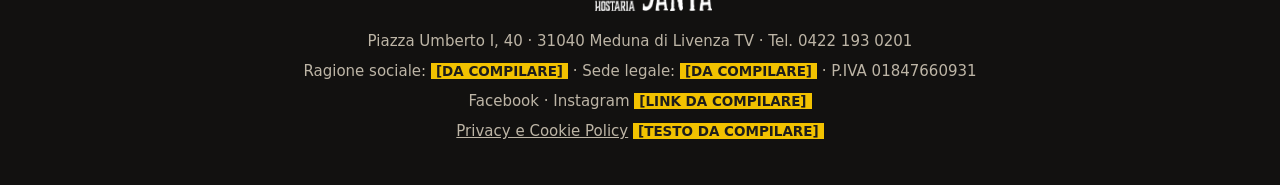
==== commit 6315414b: "ciao" ====
--- a/index.html
+++ b/index.html
@@ -1,291 +1,38 @@
 <!DOCTYPE html>
-<html lang="it">
-<head>
-<meta charset="utf-8">
-<meta name="viewport" content="width=device-width, initial-scale=1">
-<title>Osteria al Gallo, Mantova – Anteprima restyling</title>
-<meta name="description" content="Osteria al Gallo, cucina tradizionale italiana a Mantova. Orari, menù, indirizzo e contatti.">
-<meta name="robots" content="noindex, nofollow">
-<meta name="theme-color" content="#2a1b12">
-<link rel="icon" href="favicon.png" type="image/png">
-<link rel="apple-touch-icon" href="apple-touch-icon.png">
-<link rel="stylesheet" href="css/style.css">
-<noscript><style>.menu-panel[hidden]{display:block}</style></noscript>
-<!--
-  ANTEPRIMA PRIVATA DI RESTYLING – NON PUBBLICARE.
-  Cerca "DA COMPILARE" per trovare tutto ciò che va sostituito. Vedi README.md.
--->
-</head>
-<body>
-<a class="skip" href="#contenuto">Vai al contenuto</a>
-<div class="preview-note" role="note">Anteprima di restyling per il titolare: bozza privata, non pubblicata.</div>
-
-<header class="site-header">
-  <div class="wrap">
-    <a class="brand" href="#top"><img src="img/logo/gallo-chiaro.svg" width="32" height="36" alt=""><span>Osteria al Gallo</span></a>
-    <nav class="nav" aria-label="Principale">
-      <a href="#orari">Orari</a>
-      <a href="#menu">Menù</a>
-      <a href="#galleria">Galleria</a>
-      <a href="#storia">Storia</a>
-      <a href="#dove">Dove siamo</a>
-    </nav>
-  </div>
-</header>
-
-<main id="contenuto">
-<div id="top"></div>
-
-<!-- HERO -->
-<div class="hero">
-  <img class="hero-img hero-order" src="img/hero-spaghetti-finferli.jpg" width="1600" height="1066" fetchpriority="high" alt="Spaghetti rossi con finferli serviti in un piatto bianco">
-  <div class="hero-copy">
-    <img class="hero-mark" src="img/logo/gallo-ocra.svg" width="74" height="84" alt="Logo di Osteria al Gallo: un gallo">
-    <h1>Osteria al Gallo</h1>
-    <p class="lead">Cucina tradizionale italiana a Mantova, a pranzo e a cena. Potete anche ordinare e portare via.</p>
-    <p class="today" id="today" aria-live="polite">Oggi: martedì–sabato 12:30–14:30 e 19:30–22:30</p>
-    <div class="btn-row">
-      <a class="btn btn-primary" href="tel:+393282437111">Prenota: 328 243 7111</a>
-      <a class="btn btn-ghost" href="#menu">Guarda il menù</a>
-    </div>
-  </div>
-</div>
-
-<!-- ORARI -->
-<section class="hours" id="orari" aria-labelledby="h-orari">
-  <div class="wrap hours-grid">
-    <div>
-      <h2 id="h-orari">Orari di apertura</h2>
-      <p class="section-intro">Si prenota per telefono. Per il take away chiama prima di passare.</p>
-      <p class="small">Chiusure per ferie e festivi: <span class="todo">[DA COMPILARE]</span></p>
-    </div>
-    <table class="orari" aria-label="Orari di apertura">
-      <tbody>
-        <tr data-days="1"><th scope="row">Lunedì</th><td class="closed">Chiuso</td></tr>
-        <tr data-days="2,3,4,5,6"><th scope="row">Martedì–sabato</th><td>12:30–14:30<br>19:30–22:30</td></tr>
-        <tr data-days="0"><th scope="row">Domenica</th><td>12:30–14:30</td></tr>
-      </tbody>
-    </table>
-  </div>
-</section>
-
-<!-- MENU -->
-<div class="gingham" aria-hidden="true"></div>
-<section class="paper" id="menu" aria-labelledby="h-menu">
-  <div class="wrap">
-    <h2 id="h-menu">Il menù</h2>
-    <p class="section-intro">Tre menù: alla carta, dolci e AperiGallo. Piatti, prezzi e allergeni vanno inseriti dal titolare.</p>
-    <p class="menu-meta">Menù aggiornato al: <span class="todo">[DA COMPILARE: data]</span> &nbsp; Coperto/servizio: <span class="todo">[DA COMPILARE]</span></p>
-
-    <div class="tabs" role="tablist" aria-label="Scegli il menù">
-      <button class="tab" role="tab" id="t-carta" aria-controls="p-carta" aria-selected="true">Menù alla carta</button>
-      <button class="tab" role="tab" id="t-dolci" aria-controls="p-dolci" aria-selected="false" tabindex="-1">Menù dolci</button>
-      <button class="tab" role="tab" id="t-aperi" aria-controls="p-aperi" aria-selected="false" tabindex="-1">Menù AperiGallo</button>
-    </div>
-
-    <div class="menu-panel" id="p-carta" role="tabpanel" aria-labelledby="t-carta">
-      <h3 class="panel-title">Menù alla carta</h3>
-      <div class="menu-cat"><h4>Antipasti</h4>
-        <ul class="dishes">
-          <li class="dish"><div class="dish-head"><span class="dish-name"><span class="todo">[DA COMPILARE]</span> Nome piatto</span><span class="dish-price"><span class="todo">[€ ?]</span></span></div><p class="dish-desc"><span class="todo">[DA COMPILARE]</span> Ingredienti o breve descrizione</p><p class="dish-all">Allergeni: <span class="todo">[DA COMPILARE: numeri 1–14]</span></p></li>
-          <li class="dish"><div class="dish-head"><span class="dish-name"><span class="todo">[DA COMPILARE]</span> Nome piatto</span><span class="dish-price"><span class="todo">[€ ?]</span></span></div><p class="dish-desc"><span class="todo">[DA COMPILARE]</span> Ingredienti o breve descrizione</p><p class="dish-all">Allergeni: <span class="todo">[DA COMPILARE: numeri 1–14]</span></p></li>
-        </ul>
-      </div>
-      <div class="menu-cat"><h4>Primi</h4>
-        <ul class="dishes">
-          <li class="dish"><div class="dish-head"><span class="dish-name"><span class="todo">[DA COMPILARE]</span> Nome piatto</span><span class="dish-price"><span class="todo">[€ ?]</span></span></div><p class="dish-desc"><span class="todo">[DA COMPILARE]</span> Ingredienti o breve descrizione</p><p class="dish-all">Allergeni: <span class="todo">[DA COMPILARE: numeri 1–14]</span></p></li>
-          <li class="dish"><div class="dish-head"><span class="dish-name"><span class="todo">[DA COMPILARE]</span> Nome piatto</span><span class="dish-price"><span class="todo">[€ ?]</span></span></div><p class="dish-desc"><span class="todo">[DA COMPILARE]</span> Ingredienti o breve descrizione</p><p class="dish-all">Allergeni: <span class="todo">[DA COMPILARE: numeri 1–14]</span></p></li>
-        </ul>
-      </div>
-      <div class="menu-cat"><h4>Secondi</h4>
-        <ul class="dishes">
-          <li class="dish"><div class="dish-head"><span class="dish-name"><span class="todo">[DA COMPILARE]</span> Nome piatto</span><span class="dish-price"><span class="todo">[€ ?]</span></span></div><p class="dish-desc"><span class="todo">[DA COMPILARE]</span> Ingredienti o breve descrizione</p><p class="dish-all">Allergeni: <span class="todo">[DA COMPILARE: numeri 1–14]</span></p></li>
-          <li class="dish"><div class="dish-head"><span class="dish-name"><span class="todo">[DA COMPILARE]</span> Nome piatto</span><span class="dish-price"><span class="todo">[€ ?]</span></span></div><p class="dish-desc"><span class="todo">[DA COMPILARE]</span> Ingredienti o breve descrizione</p><p class="dish-all">Allergeni: <span class="todo">[DA COMPILARE: numeri 1–14]</span></p></li>
-        </ul>
-      </div>
-      <div class="menu-cat"><h4>Contorni</h4>
-        <ul class="dishes">
-          <li class="dish"><div class="dish-head"><span class="dish-name"><span class="todo">[DA COMPILARE]</span> Nome piatto</span><span class="dish-price"><span class="todo">[€ ?]</span></span></div><p class="dish-all">Allergeni: <span class="todo">[DA COMPILARE: numeri 1–14]</span></p></li>
-        </ul>
-      </div>
-    </div>
-
-    <div class="menu-panel" id="p-dolci" role="tabpanel" hidden aria-labelledby="t-dolci">
-      <h3 class="panel-title">Menù dolci</h3>
-      <div class="menu-cat">
-        <ul class="dishes">
-          <li class="dish"><div class="dish-head"><span class="dish-name"><span class="todo">[DA COMPILARE]</span> Nome dolce</span><span class="dish-price"><span class="todo">[€ ?]</span></span></div><p class="dish-desc"><span class="todo">[DA COMPILARE]</span> Breve descrizione</p><p class="dish-all">Allergeni: <span class="todo">[DA COMPILARE: numeri 1–14]</span></p></li>
-          <li class="dish"><div class="dish-head"><span class="dish-name"><span class="todo">[DA COMPILARE]</span> Nome dolce</span><span class="dish-price"><span class="todo">[€ ?]</span></span></div><p class="dish-desc"><span class="todo">[DA COMPILARE]</span> Breve descrizione</p><p class="dish-all">Allergeni: <span class="todo">[DA COMPILARE: numeri 1–14]</span></p></li>
-        </ul>
-      </div>
-    </div>
-
-    <div class="menu-panel" id="p-aperi" role="tabpanel" hidden aria-labelledby="t-aperi">
-      <h3 class="panel-title">Menù AperiGallo</h3>
-      <p><span class="todo">[DA COMPILARE: cos'è l'AperiGallo, quando si serve, prezzo]</span></p>
-      <div class="menu-cat">
-        <ul class="dishes">
-          <li class="dish"><div class="dish-head"><span class="dish-name"><span class="todo">[DA COMPILARE]</span> Nome proposta</span><span class="dish-price"><span class="todo">[€ ?]</span></span></div><p class="dish-desc"><span class="todo">[DA COMPILARE]</span> Cosa comprende</p><p class="dish-all">Allergeni: <span class="todo">[DA COMPILARE: numeri 1–14]</span></p></li>
-        </ul>
-      </div>
-    </div>
-
-    <div class="allergen-box" id="allergeni">
-      <p><strong>Allergeni.</strong> Per informazioni sugli allergeni rivolgersi al personale.</p>
-      <p class="menu-meta">Nel menù, i numeri accanto a ogni piatto indicano gli allergeni presenti, secondo l'elenco qui sotto.</p>
-      <details>
-        <summary>Elenco dei 14 allergeni</summary>
-        <ol class="allergen-list">
-          <li>Cereali contenenti glutine</li>
-          <li>Crostacei</li>
-          <li>Uova</li>
-          <li>Pesce</li>
-          <li>Arachidi</li>
-          <li>Soia</li>
-          <li>Latte</li>
-          <li>Frutta a guscio</li>
-          <li>Sedano</li>
-          <li>Senape</li>
-          <li>Semi di sesamo</li>
-          <li>Anidride solforosa e solfiti</li>
-          <li>Lupini</li>
-          <li>Molluschi</li>
-        </ol>
-      </details>
-    </div>
-  </div>
-</section>
-<div class="gingham" aria-hidden="true"></div>
-
-<!-- GALLERIA -->
-<section id="galleria" aria-labelledby="h-gal">
-  <div class="wrap">
-    <h2 id="h-gal">Galleria</h2>
-    <p class="section-intro">Dalla cucina dell'osteria. Tocca una foto per ingrandirla.</p>
-    <div class="gallery">
-      <button class="shot" type="button" data-full="g1" aria-label="Ingrandisci: spaghetti rossi con finferli">
-        <img id="g1" src="img/spaghetti-finferli.jpg" width="900" height="600" loading="lazy" alt="Spaghetti rossi in un piatto fondo bianco; una mano con guanto nero appoggia un finferlo sulla pasta, mentre in una ciotola ci sono altri funghi.">
-      </button>
-      <button class="shot" type="button" data-full="g2" aria-label="Ingrandisci: tagliatelle fresche su spianatoia">
-        <img id="g2" src="img/tagliatelle-fresche.jpg" width="900" height="600" loading="lazy" alt="Nidi di tagliatelle fresche all'uovo su una spianatoia di legno infarinata, con una chitarra per la pasta sullo sfondo e una mano con guanto blu.">
-      </button>
-      <div class="slot"><span><span class="todo">[Foto da aggiungere]</span><br>Sala o locale</span></div>
-      <div class="slot"><span><span class="todo">[Foto da aggiungere]</span><br>Piatti o tavoli all'aperto</span></div>
-    </div>
-    <p class="photo-credit">Foto: <span class="todo">[DA COMPILARE: autore e permesso d'uso]</span></p>
-  </div>
-</section>
-
-<dialog class="lightbox" id="lb" aria-label="Foto ingrandita">
-  <img id="lb-img" src="" alt="">
-  <p id="lb-cap"></p>
-  <button class="btn btn-primary" type="button" id="lb-close">Chiudi</button>
-</dialog>
-
-<!-- STORIA -->
-<section class="story" id="storia" aria-labelledby="h-storia">
-  <div class="wrap story-grid">
-    <img class="story-mark" src="img/logo/gallo-ocra.svg" width="132" height="150" alt="" loading="lazy">
-    <div class="narrow">
-      <h2 id="h-storia">La nostra storia</h2>
-      <p><span class="todo">[DA COMPILARE: quando e come è nata l'osteria, chi la gestisce, chi cucina, perché si chiama "Al Gallo".]</span></p>
-      <p class="small">Sezione in attesa dei testi del titolare. Se non ci sono, si può togliere.</p>
-    </div>
-  </div>
-</section>
-
-<!-- SERVIZI -->
-<section aria-labelledby="h-serv">
-  <div class="wrap two">
-    <div>
-      <h2 id="h-serv">Servizi</h2>
-      <ul class="chips">
-        <li>Accessibile</li>
-        <li>Aria condizionata</li>
-        <li>Tavoli all'aperto</li>
-        <li>Eventi privati</li>
-        <li>Take away</li>
-        <li>Wi-Fi gratuito</li>
-        <li>Animali ammessi</li>
-      </ul>
-    </div>
-    <div>
-      <h2>Pagamenti</h2>
-      <ul class="chips">
-        <li>Contanti</li>
-        <li>Contactless</li>
-        <li>Mastercard</li>
-        <li>VISA</li>
-        <li>Carta di debito</li>
-      </ul>
-    </div>
-  </div>
-</section>
-
-<!-- DOVE SIAMO -->
-<section class="story" id="dove" aria-labelledby="h-dove">
-  <div class="wrap two">
-    <div>
-      <h2 id="h-dove">Dove siamo</h2>
-      <address>
-        Osteria al Gallo<br>
-        Via Domenico Fernelli 28 a<br>
-        46100 Mantova
-      </address>
-      <ul class="contact-list">
-        <li>Telefono: <a href="tel:+393282437111">+39 328 243 7111</a></li>
-        <li>Email: <a href="mailto:osteriaalgallo@libero.it">osteriaalgallo@libero.it</a></li>
-      </ul>
-      <div class="btn-row">
-        <a class="btn btn-primary" href="tel:+393282437111">Chiamaci</a>
-        <a class="btn btn-ghost" href="https://www.google.com/maps/search/?api=1&amp;query=Via%20Domenico%20Fernelli%2028%20a,%2046100%20Mantova" target="_blank" rel="noopener noreferrer">Apri su Google Maps</a>
-      </div>
-      <p class="small" style="margin-top:1rem">Il pulsante apre il sito di Google in una nuova scheda. Finché non lo tocchi, questo sito non contatta Google.</p>
-    </div>
-    <div>
-      <h3>Come prenotare</h3>
-      <p>Per prenotare un tavolo o ordinare da portare via, chiama il numero qui accanto. <span class="todo">[DA COMPILARE: indicazioni per il take away, se servono]</span></p>
-      <p class="small">Social: <span class="todo">[DA COMPILARE: link Facebook e Instagram, se il titolare li vuole]</span></p>
-    </div>
-  </div>
-</section>
-</main>
-
-<!-- FOOTER -->
-<footer class="site-footer">
-  <div class="wrap foot-grid">
-    <div>
-      <h2>Osteria al Gallo</h2>
-      <dl class="biz">
-        <dt>Titolare</dt><dd><span class="todo">[DA COMPILARE: ragione sociale o nome e cognome]</span></dd>
-        <dt>Sede legale</dt><dd><span class="todo">[DA COMPILARE]</span></dd>
-        <dt>Locale</dt><dd>Via Domenico Fernelli 28 a, 46100 Mantova</dd>
-        <dt>Partita IVA</dt><dd><span class="todo">[DA COMPILARE]</span></dd>
-        <dt>Codice fiscale</dt><dd><span class="todo">[DA COMPILARE]</span></dd>
-        <dt>REA</dt><dd><span class="todo">[DA COMPILARE, se presente]</span></dd>
-        <dt>PEC</dt><dd><span class="todo">[DA COMPILARE, se presente]</span></dd>
-        <dt>Telefono</dt><dd><a href="tel:+393282437111">+39 328 243 7111</a></dd>
-        <dt>Email</dt><dd><a href="mailto:osteriaalgallo@libero.it">osteriaalgallo@libero.it</a></dd>
-      </dl>
-    </div>
-    <div>
-      <h2>Informazioni</h2>
-      <ul class="foot-links">
-        <li><a href="privacy.html">Privacy policy</a></li>
-        <li><a href="cookie.html">Cookie policy</a></li>
-        <li><a href="note-legali.html">Note legali</a></li>
-        <li><a href="#allergeni">Allergeni</a></li>
-      </ul>
-      <p class="small" style="margin-top:1.25rem">© <span id="year">2026</span> <span class="todo">[DA COMPILARE: titolare]</span>. Tutti i diritti riservati.<br>Sito realizzato da <span class="todo">[DA COMPILARE: nome o ditta di chi lo realizza]</span>.</p>
-    </div>
-  </div>
-</footer>
-
-<div class="mobile-bar">
-  <a class="btn btn-primary" href="tel:+393282437111">Chiama</a>
-  <a class="btn btn-ghost" href="https://www.google.com/maps/search/?api=1&amp;query=Via%20Domenico%20Fernelli%2028%20a,%2046100%20Mantova" target="_blank" rel="noopener noreferrer">Google Maps</a>
-</div>
-
-<script src="js/main.js" defer></script>
-</body>
-</html>
+<html lang="it"><head><meta charset="utf-8"><meta name="viewport" content="width=device-width,initial-scale=1">
+<title>Hostaria e enoteca a Meduna di Livenza · Acquasanta Hostaria</title><meta name="description" content="Hostaria e enoteca a Meduna di Livenza (TV): cicchetti, cucina veneta, carni, crudités e carta vini.">
+<meta name="robots" content="noindex,nofollow"><link rel="icon" href="img/favicon.svg" type="image/svg+xml"><link rel="stylesheet" href="css/style.css"></head>
+<body><a class="sr" href="#top">Vai al contenuto</a>
+<header><div class="wrap">
+<a href="index.html" aria-label="Acquasanta Hostaria, inizio pagina"><img src="img/logo.png" alt="Acquasanta Hostaria"></a>
+<nav aria-label="Principale"><a href="index.html" aria-current="page">Home</a><a href="menu.html">Menù</a><a href="camere.html">Camere e navetta</a><a href="galleria.html">Galleria</a><a href="contatti.html">Orari e dove siamo</a></nav>
+<a class="btn pri" href="tel:+3904221930201">Prenota</a>
+</div></header>
+<main id="top"><div class="hero">
+<img src="img/vini.jpg" alt="Parete di bottiglie nella sala dell'Hostaria, con tavoli e lampade">
+<div class="wrap">
+<h1><img src="img/logo.png" alt="Acquasanta Hostaria"></h1>
+<p>La tradizione dei sapori, dei vini, dell'ospitalità</p>
+<div class="row"><a class="btn pri" href="tel:+3904221930201">Prenota un tavolo</a><a class="btn sec" href="tel:+3904221930201">Chiamaci</a></div>
+<div class="status" id="st" role="status">Orari di oggi in caricamento…</div>
+</div></div><div class="gh" aria-hidden="true"></div><section><div class="wrap">
+<h2>L'osteria contemporanea</h2>
+<p class="lead">Un locale accogliente dove tradizione e innovazione si incontrano: cicchetti, cucina veneta e friulana, e un'enoteca da vivere a tavola o da portare a casa.</p>
+<div class="trio">
+<article class="card"><img src="img/tagl.jpg" alt="Tagliatelle fresche con pomodorini e basilico" loading="lazy"><div><h3>Intorno a un buon vino c'è sempre un buon cibo</h3><p>Il menù ha il gusto della semplicità: un mix di cicchetti, una fiorentina dalla frollatura perfetta, un pranzo veloce.</p></div></article>
+<article class="card"><img src="img/calice.jpg" alt="Calice di rosso con il logo Acquasanta e un cicchetto sul tagliere" loading="lazy"><div><h3>L'enoteca, in vino veritas</h3><p>Etichette italiane e straniere, champagne e bollicine. Al calice, in bottiglia, anche per l'asporto.</p></div></article>
+<article class="card"><img src="img/costata.jpg" alt="Costata esposta sul tagliere di legno davanti alle vetrine dei vini" loading="lazy"><div><h3>La costata della tradizione</h3><p>Carne di diverse provenienze, servita all'etto, con cotture alla griglia.</p></div></article>
+</div></div></section><section><div class="wrap split "><div><h2>Cucina e cantina</h2><p class="lead">Cicchetti, taglieri, carni alla griglia, crudités e una carta vini con bollicine, bianchi, rossi e champagne.</p><div class="cta-l"><a class="btn pri" href="menu.html">Sfoglia il menù</a></div></div><img src="img/enoteca.jpg" alt="Sala dell'enoteca con vetrine di bottiglie" loading="lazy"></div></section><section><div class="wrap split rev"><div><h2>Orari e dove siamo</h2><p class="lead">Piazza Umberto I, 40 · Meduna di Livenza (TV). Aperti ogni giorno: tutti gli orari nella pagina contatti.</p><div class="cta-l"><a class="btn pri" href="contatti.html">Orari e contatti</a><a class="btn sec" href="https://www.google.com/maps/search/?api=1&query=Piazza+Umberto+I+40+31040+Meduna+di+Livenza+TV" target="_blank" rel="noopener">Apri su Google Maps</a></div></div><img src="img/sala.jpg" alt="Sala con sedie impagliate e parete in legno" loading="lazy"></div></section><section class="band"><div class="wrap">
+<h2>Servizio navetta</h2>
+<p>Acqua Santa Hostaria pensa alla tua sicurezza e al tuo comfort. Per le cene tra amici, per festeggiare compleanni ed eventi speciali, per le aziende che vogliono garantire ai propri ospiti un rientro in tranquillità.</p>
+<p>Con il nostro pulmino ti riportiamo a casa senza pensieri, così puoi goderti la serata fino in fondo.</p>
+<div class="cta-l" style="justify-content:center"><a class="btn pri" href="tel:+3904221930201">Prenota e richiedi la navetta</a></div>
+</div></section></main>
+<div class="gh" aria-hidden="true"></div><footer><div class="wrap">
+<img src="img/logo.png" alt="Acquasanta Hostaria">
+<p>Piazza Umberto I, 40 · 31040 Meduna di Livenza TV · Tel. 0422 193 0201</p>
+<p>Ragione sociale: <span class="ph">[DA COMPILARE]</span> · Sede legale: <span class="ph">[DA COMPILARE]</span> · P.IVA 01847660931</p>
+<p>Facebook · Instagram <span class="ph">[LINK DA COMPILARE]</span></p>
+<p><a href="privacy.html">Privacy e Cookie Policy</a> <span class="ph">[TESTO DA COMPILARE]</span></p>
+</div></footer>
+<script src="js/main.js" defer></script></body></html>
--- a/css/style.css
+++ b/css/style.css
@@ -1,182 +1,83 @@
-/* Osteria al Gallo – anteprima restyling (bozza privata). Solo font di sistema, nessuna risorsa esterna. */
-:root{
-  --bg:#2a1b12;          /* terra bruciata */
-  --bg2:#37241a;         /* superficie */
-  --line:#5a4130;
-  --text:#f3e9d7;
-  --muted:#cdbb9f;
-  --ochre:#e0a83a;       /* giallo della pasta all'uovo */
-  --ochre-ink:#2a1b12;
-  --wine:#8b2632;        /* quadretti della tovaglia */
-  --paper:#f6efe0;
-  --paper-ink:#2a1b12;
-  --paper-muted:#5b4636;
-  --focus:#ffd479;
-  --serif:Georgia,"Iowan Old Style","Palatino Linotype",Palatino,"Times New Roman",serif;
-  --sans:system-ui,-apple-system,"Segoe UI",Roboto,"Helvetica Neue",Arial,sans-serif;
-}
-*,*::before,*::after{box-sizing:border-box}
-html{scroll-behavior:smooth;scroll-padding-top:64px;-webkit-text-size-adjust:100%}
-body{margin:0;background:var(--bg);color:var(--text);font:1.0625rem/1.6 var(--sans)}
+:root{--bg:#1d1c1b;--bg2:#262423;--ink:#f6f1e7;--mut:#bdb5a6;--gold:#f2c200;--red:#a31621;--line:#3a3735;--serif:"Iowan Old Style","Palatino Linotype",Palatino,Georgia,serif;--sans:system-ui,-apple-system,"Segoe UI",Roboto,sans-serif}
+*{box-sizing:border-box;margin:0}
+html{scroll-behavior:smooth;scroll-padding-top:72px;color-scheme:dark}
+body{background:var(--bg);color:var(--ink);font:17px/1.6 var(--sans)}
 img{max-width:100%;display:block}
-a{color:var(--ochre);text-underline-offset:3px}
-a:hover{color:#fff}
-:focus-visible{outline:3px solid var(--focus);outline-offset:3px;border-radius:2px}
-h1,h2,h3{font-family:var(--serif);line-height:1.15;margin:0 0 .5em;font-weight:700}
-h2{font-size:clamp(1.75rem,5vw,2.5rem)}
-h3{font-size:1.35rem}
-p{margin:0 0 1em}
-.wrap{width:min(100% - 2.5rem,68rem);margin-inline:auto}
-.narrow{max-width:42rem}
-.sr-only{position:absolute;width:1px;height:1px;overflow:hidden;clip:rect(0 0 0 0);white-space:nowrap}
-.skip{position:absolute;left:.5rem;top:-4rem;background:var(--ochre);color:var(--ochre-ink);padding:.75rem 1rem;z-index:100;font-weight:700}
-.skip:focus{top:.5rem}
-.todo{background:#ffe9a8;color:#4a2a00;padding:0 .3em;border-radius:3px;font-weight:600;font-family:var(--sans)}
-.paper .todo{background:#ffe08a}
-
-/* Striscia anteprima */
-.preview-note{background:#ffe9a8;color:#3a2200;text-align:center;font-size:.9rem;padding:.5rem 1rem}
-
-/* Header */
-.site-header{position:sticky;top:0;z-index:50;background:var(--bg);border-bottom:1px solid var(--line)}
-.site-header .wrap{display:flex;align-items:center;gap:1rem;min-height:56px}
-.brand{display:inline-flex;align-items:center;gap:.6rem;font-family:var(--serif);font-weight:700;font-size:1.2rem;color:var(--text);text-decoration:none;white-space:nowrap}
-.brand img{height:36px;width:auto}
-.nav{margin-left:auto;display:flex;gap:.25rem;overflow-x:auto;scrollbar-width:none}
-.nav::-webkit-scrollbar{display:none}
-.nav a{color:var(--text);text-decoration:none;padding:.75rem .7rem;white-space:nowrap;border-radius:6px;font-size:.98rem}
-.nav a:hover{background:var(--bg2);color:var(--ochre)}
-@media (max-width:640px){
-  .site-header .wrap{flex-direction:column;align-items:stretch;gap:0;padding-top:.4rem}
-  .nav{margin-left:0;margin-inline:-.7rem}
-}
-
-/* Pulsanti */
-.btn{display:inline-flex;align-items:center;justify-content:center;gap:.5rem;min-height:52px;padding:.8rem 1.5rem;border-radius:8px;font:700 1.05rem var(--sans);text-decoration:none;border:2px solid var(--ochre);cursor:pointer}
-.btn-primary{background:var(--ochre);color:var(--ochre-ink)}
-.btn-primary:hover{background:#f0bd58;color:var(--ochre-ink)}
-.btn-ghost{background:transparent;color:var(--text);border-color:var(--muted)}
-.btn-ghost:hover{border-color:var(--ochre);color:var(--ochre)}
-.btn-dark{background:var(--paper-ink);color:var(--paper);border-color:var(--paper-ink)}
-.btn-dark:hover{background:#4a3224;color:#fff}
-.btn-row{display:flex;flex-wrap:wrap;gap:.75rem}
-
-/* Hero */
-.hero{display:grid;gap:0}
-.hero-img{aspect-ratio:4/3;width:100%;height:auto;max-height:46vh;object-fit:cover;object-position:50% 62%}
-.hero-copy{padding:1.75rem 0 2.5rem;animation:rise .8s ease-out both}
-.hero-mark{height:84px;width:auto;margin-bottom:1rem}
-@keyframes rise{from{opacity:0;transform:translateY(14px)}to{opacity:1;transform:none}}
-.hero h1{font-size:clamp(2.6rem,11vw,5rem);letter-spacing:-.01em;margin-bottom:.3em}
-.hero .lead{font-size:1.2rem;color:var(--muted);max-width:30rem}
-.today{display:inline-block;margin:0 0 1.5rem;padding:.4rem .8rem;border:1px solid var(--line);border-radius:999px;font-size:.95rem;background:var(--bg2)}
-@media (min-width:860px){
-  .hero{grid-template-columns:1fr 1.1fr;align-items:stretch;min-height:34rem}
-  .hero-copy{align-self:center;padding:3rem 3rem 3rem max(1.25rem,calc((100vw - 68rem)/2));}
-  .hero-img{aspect-ratio:auto;height:100%;max-height:none;min-height:34rem}
-  .hero-order{order:2}
-}
-
-/* Tovaglia a quadretti */
-.gingham{height:22px;background-color:#f6efe0;background-image:
-  linear-gradient(90deg,rgba(139,38,50,.55) 50%,transparent 50%),
-  linear-gradient(rgba(139,38,50,.55) 50%,transparent 50%);
-  background-size:22px 22px}
-
-section{padding:3.5rem 0}
-.section-intro{color:var(--muted);max-width:38rem}
-
-/* Orari */
-.hours{background:var(--bg2);border-block:1px solid var(--line)}
-.hours-grid{display:grid;gap:2rem}
-@media (min-width:760px){.hours-grid{grid-template-columns:1.2fr 1fr;align-items:start}}
-table.orari{border-collapse:collapse;width:100%;font-size:1.1rem}
-.orari th,.orari td{padding:.9rem .5rem;text-align:left;border-bottom:1px solid var(--line);vertical-align:top}
-.orari th{font-family:var(--serif);font-weight:700;width:45%}
-.orari tr.is-today{background:rgba(224,168,58,.14)}
-.orari tr.is-today th::after{content:" (oggi)";font:400 .9rem var(--sans);color:var(--ochre)}
-.closed{color:var(--muted)}
-
-/* Menù su carta */
-.paper{background:var(--paper);color:var(--paper-ink)}
-.paper a{color:#7a1d28}
-.paper .section-intro{color:var(--paper-muted)}
-.tabs{display:flex;flex-wrap:wrap;gap:.5rem;margin:1.5rem 0 2rem}
-.tab{min-height:48px;padding:.6rem 1.1rem;border:2px solid var(--paper-ink);background:transparent;color:var(--paper-ink);border-radius:8px;font:700 1rem var(--sans);cursor:pointer}
-.tab[aria-selected="true"]{background:var(--paper-ink);color:var(--paper)}
-.menu-panel[hidden]{display:none}
-.menu-panel h3.panel-title{font-size:1.6rem}
-html:not(.js) .tabs{display:none}
-.menu-cat{margin:2rem 0 0}
-.menu-cat h4{font:700 1.2rem var(--serif);margin:0 0 .5rem;padding-bottom:.4rem;border-bottom:2px solid var(--wine)}
-.dishes{list-style:none;margin:0;padding:0}
-.dish{padding:.85rem 0;border-bottom:1px dashed #c9b79b}
-.dish-head{display:flex;justify-content:space-between;gap:1rem;font-weight:700}
-.dish-name{font-family:var(--serif);font-size:1.12rem}
-.dish-desc{margin:.15rem 0 0;color:var(--paper-muted)}
-.dish-all{margin:.25rem 0 0;font-size:.95rem;color:var(--paper-muted)}
-.allergen-box{margin-top:2.5rem;padding:1.25rem;border:2px solid var(--paper-ink);border-radius:8px;background:#fff9ea}
-.allergen-box p{margin-bottom:.6rem}
-.allergen-box details summary{cursor:pointer;font-weight:700;min-height:44px;display:flex;align-items:center}
-.allergen-list{columns:2 14rem;margin:.5rem 0 0;padding-left:1.4rem}
-.allergen-list li{break-inside:avoid;margin-bottom:.2rem}
-.menu-meta{font-size:.95rem;color:var(--paper-muted)}
-
-/* Galleria */
-.gallery{display:grid;gap:1rem;grid-template-columns:repeat(auto-fill,minmax(min(100%,17rem),1fr))}
-.shot{padding:0;border:0;background:none;cursor:zoom-in;border-radius:8px;overflow:hidden;display:block;width:100%}
-.shot img{width:100%;aspect-ratio:4/3;object-fit:cover;transition:transform .3s}
-.shot:hover img{transform:scale(1.03)}
-.slot{aspect-ratio:4/3;border:2px dashed var(--muted);border-radius:8px;display:grid;place-items:center;text-align:center;padding:1rem;color:var(--muted)}
-dialog.lightbox{border:0;padding:0;background:transparent;max-width:min(96vw,60rem);max-height:96vh;color:var(--text)}
-dialog.lightbox::backdrop{background:rgba(10,5,2,.88)}
-.lightbox img{max-height:80vh;width:auto;margin:auto;border-radius:6px}
-.lightbox p{text-align:center;margin:.75rem 1rem}
-.lightbox .btn{display:flex;margin:0 auto}
-.photo-credit{font-size:.92rem;color:var(--muted);margin-top:1rem}
-
-/* Storia */
-.story{background:var(--bg2);border-block:1px solid var(--line)}
-.story-grid{display:grid;gap:1.5rem;align-items:center}
-.story-mark{height:150px;width:auto}
-@media (min-width:760px){.story-grid{grid-template-columns:auto 1fr;gap:3rem}.story-mark{height:220px}}
-
-/* Servizi */
-.chips{list-style:none;margin:0 0 2rem;padding:0;display:flex;flex-wrap:wrap;gap:.6rem}
-.chips li{padding:.55rem 1rem;border:1px solid var(--line);border-radius:999px;background:var(--bg2)}
-.two{display:grid;gap:2rem}
-@media (min-width:760px){.two{grid-template-columns:1fr 1fr}}
-
-/* Dove siamo */
-address{font-style:normal;font-size:1.15rem;line-height:1.7}
-.contact-list{list-style:none;margin:1.25rem 0 1.5rem;padding:0;display:grid;gap:.4rem}
-.contact-list a{display:inline-block;padding:.35rem 0;font-weight:700;font-size:1.1rem}
-.small{font-size:.92rem;color:var(--muted)}
-
-/* Footer */
-.site-footer{background:#1d120b;border-top:1px solid var(--line);padding:3rem 0 6.5rem;font-size:.96rem}
-.site-footer h2{font-size:1.2rem}
-.foot-grid{display:grid;gap:2rem}
-@media (min-width:760px){.foot-grid{grid-template-columns:1.3fr 1fr}.site-footer{padding-bottom:3rem}}
-.foot-links{list-style:none;margin:0;padding:0;display:flex;flex-wrap:wrap;gap:.25rem 1.25rem}
-.foot-links a{display:inline-block;padding:.5rem 0}
-.biz{margin:0;display:grid;grid-template-columns:auto 1fr;gap:.2rem .9rem}
-.biz dt{color:var(--muted)}
-.biz dd{margin:0}
-
-/* Pagine legali (pagine separate) */
-.page{padding:3rem 0 4rem}
-.page h1{font-size:clamp(2rem,7vw,3rem);margin-bottom:.4em}
-.doc{max-width:46rem}
-.doc h3{font-size:1.1rem;margin-top:1.75rem;font-family:var(--sans)}
-.doc ul{padding-left:1.2rem}
-.doc li{margin-bottom:.35rem}
-.back{display:inline-block;padding:.6rem 0;margin-bottom:1rem}
-.site-footer.compact{padding:2rem 0}
-
-/* Barra mobile */
-.mobile-bar{position:fixed;inset:auto 0 0 0;z-index:60;display:grid;grid-template-columns:1fr 1fr;gap:.5rem;padding:.6rem .75rem calc(.6rem + env(safe-area-inset-bottom));background:rgba(29,18,11,.97);border-top:1px solid var(--line)}
-.mobile-bar .btn{min-height:54px;padding:.5rem}
-@media (min-width:760px){.mobile-bar{display:none}}
-
-@media (prefers-reduced-motion:reduce){html{scroll-behavior:auto}.shot img{transition:none}.hero-copy{animation:none}}
+a{color:inherit}
+:focus-visible{outline:3px solid var(--gold);outline-offset:3px}
+.sr{position:absolute;left:-9999px}
+.wrap{width:min(1080px,92%);margin:auto}
+section{padding:72px 0}
+h2{font:600 clamp(28px,5vw,42px)/1.15 var(--serif);margin-bottom:14px;letter-spacing:-.01em}
+.lead{color:var(--mut);max-width:60ch;margin-bottom:28px}
+.btn{display:inline-flex;align-items:center;justify-content:center;min-height:52px;padding:0 28px;border-radius:2px;font:700 16px var(--sans);text-decoration:none;border:2px solid var(--gold);cursor:pointer}
+.btn.pri{background:var(--gold);color:#1d1c1b}
+.btn.sec{background:transparent;color:var(--ink);border-color:var(--ink)}
+.btn:hover{filter:brightness(1.1)}
+.gh{height:14px;background:repeating-conic-gradient(var(--red) 0 25%,#f3ead8 0 50%) 0 0/28px 28px}
+header{position:sticky;top:0;z-index:20;background:rgba(29,28,27,.94);backdrop-filter:blur(8px);border-bottom:1px solid var(--line)}
+header .wrap{display:flex;align-items:center;justify-content:space-between;height:64px;gap:16px}
+header img{height:42px;width:auto}
+nav{display:none;gap:26px}
+nav a{text-decoration:none;color:var(--mut);padding:8px 0;font-weight:600}
+nav a:hover{color:var(--gold)}
+header .btn{min-height:44px;padding:0 20px}
+@media(min-width:820px){nav{display:flex}}
+.hero{position:relative;min-height:min(86vh,720px);display:grid;align-items:end;padding:0;background:#000}
+.hero>img{position:absolute;inset:0;width:100%;height:100%;object-fit:cover;opacity:.6}
+.hero:after{content:"";position:absolute;inset:0;background:linear-gradient(to top,var(--bg) 4%,rgba(29,28,27,.35) 55%,rgba(29,28,27,.6))}
+.hero .wrap{position:relative;z-index:1;padding:90px 0 56px}
+.hero h1{width:min(380px,78%);margin-bottom:22px}
+.hero p{font:italic 400 clamp(22px,4vw,32px)/1.3 var(--serif);max-width:20ch;margin-bottom:28px}
+.hero .row{display:flex;gap:12px;flex-wrap:wrap}
+.status{display:inline-block;margin-top:22px;padding:8px 14px;background:rgba(0,0,0,.55);border-left:4px solid var(--gold);font-weight:600}
+.trio{display:grid;gap:22px;grid-template-columns:repeat(auto-fit,minmax(250px,1fr))}
+.card{background:var(--bg2);border-bottom:4px solid var(--red)}
+.card img{aspect-ratio:4/3;object-fit:cover;width:100%}
+.card div{padding:20px 22px 24px}
+.card h3{font:600 23px var(--serif);color:var(--gold);margin-bottom:6px}
+.card p{color:var(--mut);font-size:16px}
+#menu{background:var(--bg2)}
+.tabs{display:flex;gap:8px;overflow-x:auto;padding:4px 0 14px;margin-bottom:18px;scrollbar-width:thin}
+.tabs button{flex:none;min-height:48px;padding:0 20px;background:transparent;color:var(--ink);border:1px solid var(--line);border-radius:999px;font:600 15px var(--sans);cursor:pointer}
+.tabs button[aria-selected=true]{background:var(--gold);color:#1d1c1b;border-color:var(--gold)}
+.tabs .sp{flex:none;width:1px;background:var(--line);margin:0 6px}
+#panel h3{font:600 26px var(--serif);color:var(--gold);margin:30px 0 6px;padding-bottom:8px;border-bottom:1px solid var(--line)}
+#panel h3 small{font:400 14px var(--sans);color:var(--mut);margin-left:8px}
+#panel h3:first-child{margin-top:4px}
+.it{display:flex;gap:16px;justify-content:space-between;align-items:baseline;padding:11px 0;border-bottom:1px dotted var(--line)}
+.it b{font-weight:500}
+.it i{display:block;color:var(--mut);font-size:15px}
+.it sup{color:var(--mut);font-size:11px;margin-left:3px}
+.it span{white-space:nowrap;font-weight:700;color:var(--gold);font-variant-numeric:tabular-nums}
+.note{margin-top:26px;padding:16px 18px;border:1px solid var(--line);border-left:4px solid var(--gold);color:var(--mut);font-size:15px;max-width:78ch}
+.note strong{color:var(--ink)}
+.ph{background:var(--gold);color:#1d1c1b;padding:0 5px;font-weight:700;font-size:.9em}
+.split{display:grid;gap:36px;align-items:center}
+@media(min-width:820px){.split{grid-template-columns:1fr 1fr}.split.rev>:first-child{order:2}}
+.split img{width:100%;aspect-ratio:4/3;object-fit:cover}
+.band{position:relative;background:#14100f;text-align:center;padding:72px 0}
+.band h2{color:#e0303e}
+.band p{max-width:58ch;margin:0 auto 12px}
+table{width:100%;border-collapse:collapse;max-width:520px}
+td,th{padding:11px 4px;border-bottom:1px solid var(--line);text-align:left;font-weight:400}
+th{font-weight:600;width:42%}
+tr.today{color:var(--gold);font-weight:700}
+.gal{display:grid;gap:10px;grid-template-columns:repeat(2,1fr)}
+@media(min-width:820px){.gal{grid-template-columns:repeat(4,1fr)}}
+.gal button{border:0;padding:0;background:none;cursor:zoom-in;aspect-ratio:1;overflow:hidden}
+.gal img{width:100%;height:100%;object-fit:cover;transition:transform .4s}
+.gal button:hover img{transform:scale(1.05)}
+dialog{border:0;background:#000;padding:0;max-width:94vw;max-height:94vh}
+dialog::backdrop{background:rgba(0,0,0,.85)}
+dialog img{max-height:92vh}
+.cta-l{display:flex;flex-wrap:wrap;gap:12px;margin-top:20px}
+footer{background:#121110;padding:48px 0 36px;text-align:center;color:var(--mut);font-size:15px}
+footer img{height:70px;margin:0 auto 18px;width:auto}
+footer p{margin:6px 0}
+@media(prefers-reduced-motion:reduce){*{transition:none!important;scroll-behavior:auto!important}}
+nav a[aria-current]{color:var(--gold);border-bottom:2px solid var(--gold)}
+.phead{background:var(--bg2);padding:56px 0 34px;border-bottom:1px solid var(--line)}
+.phead h1{font:600 clamp(34px,6vw,52px)/1.1 var(--serif)}
+.phead p{color:var(--mut);margin-top:10px;max-width:60ch}
+.prose{max-width:70ch}
